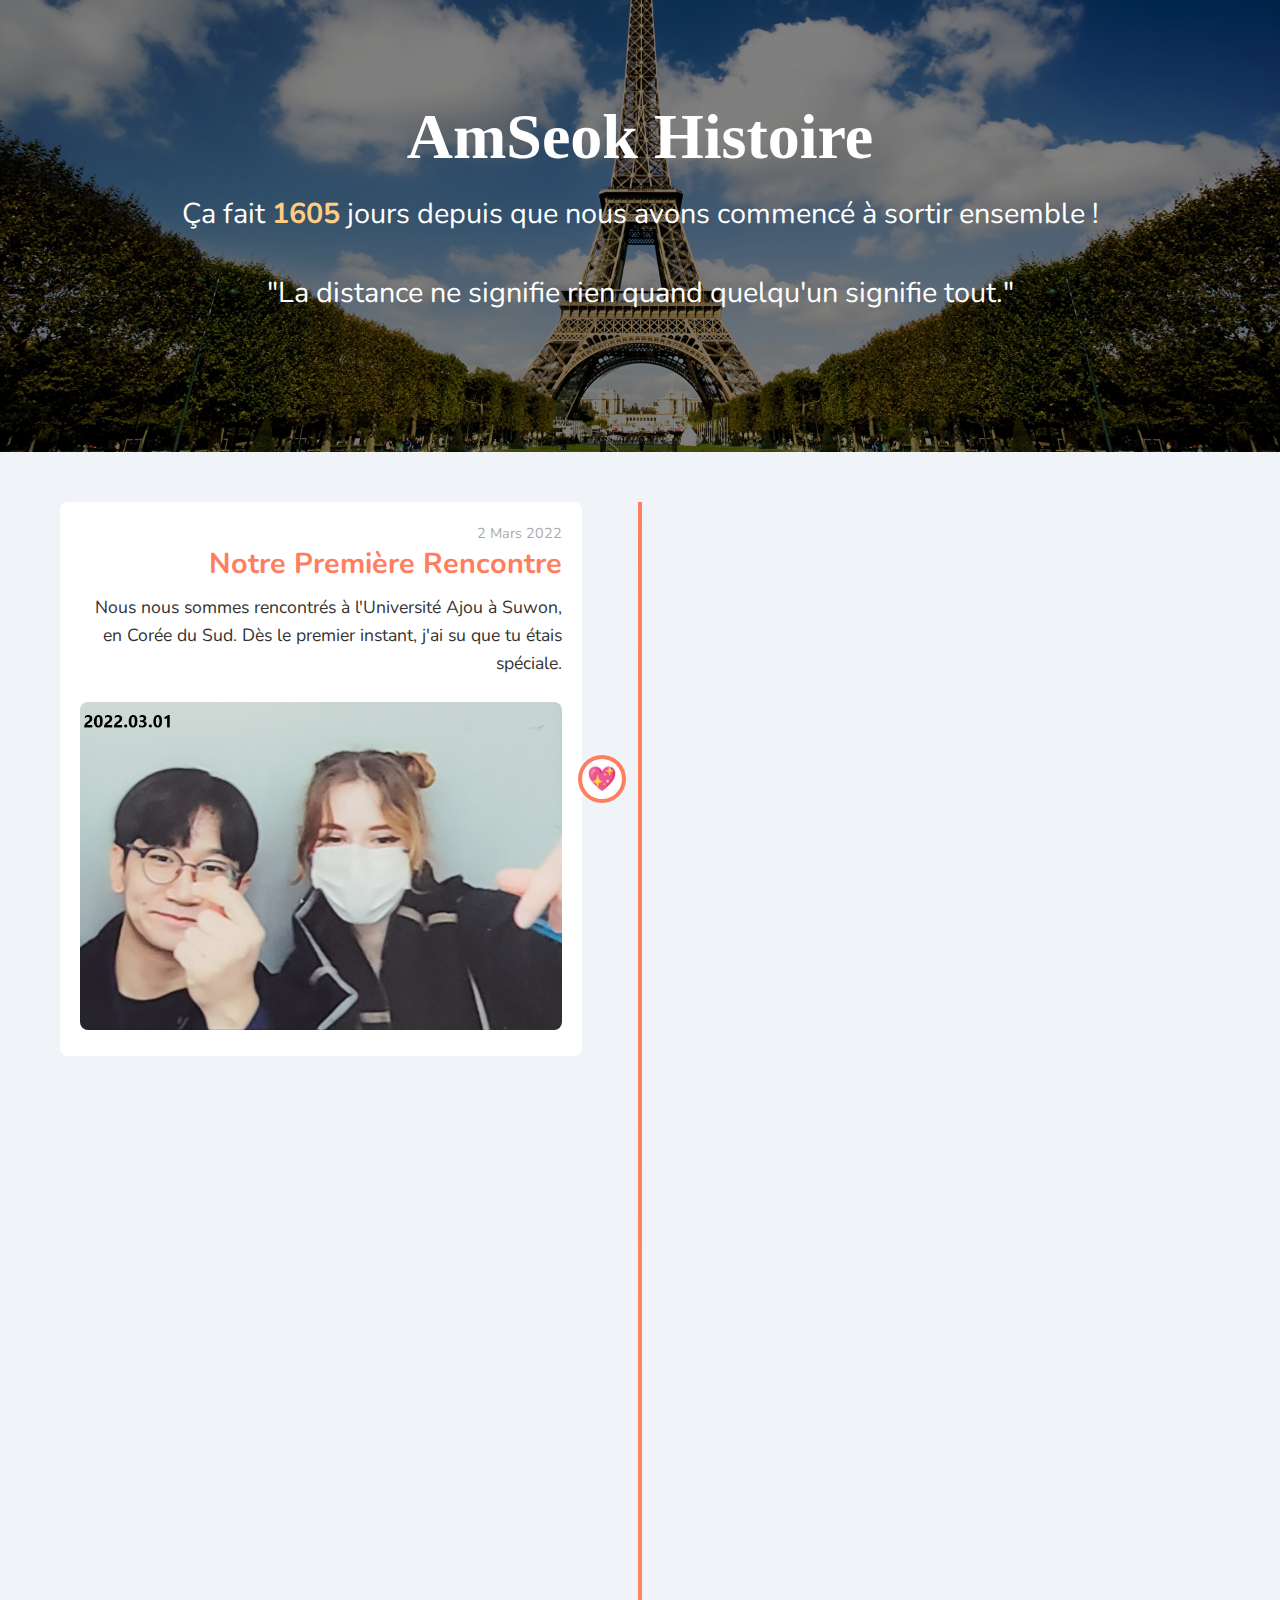
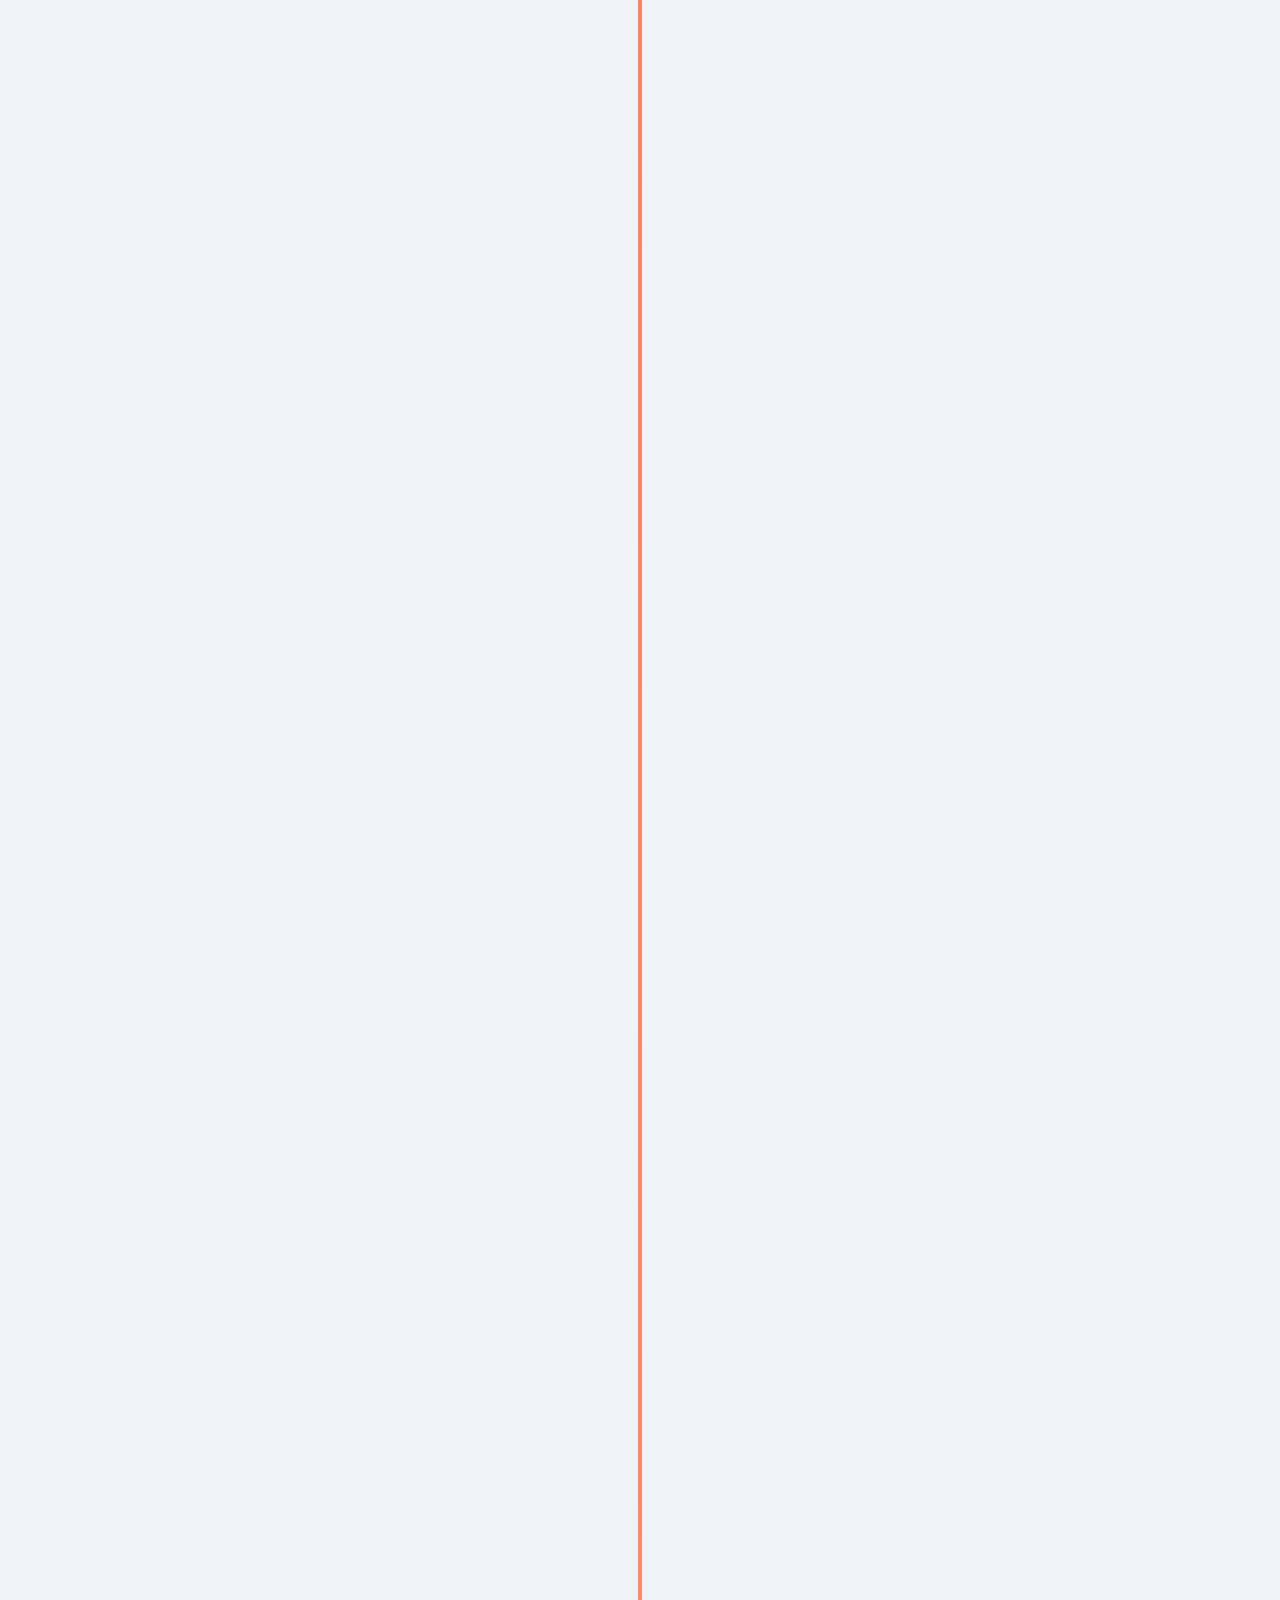
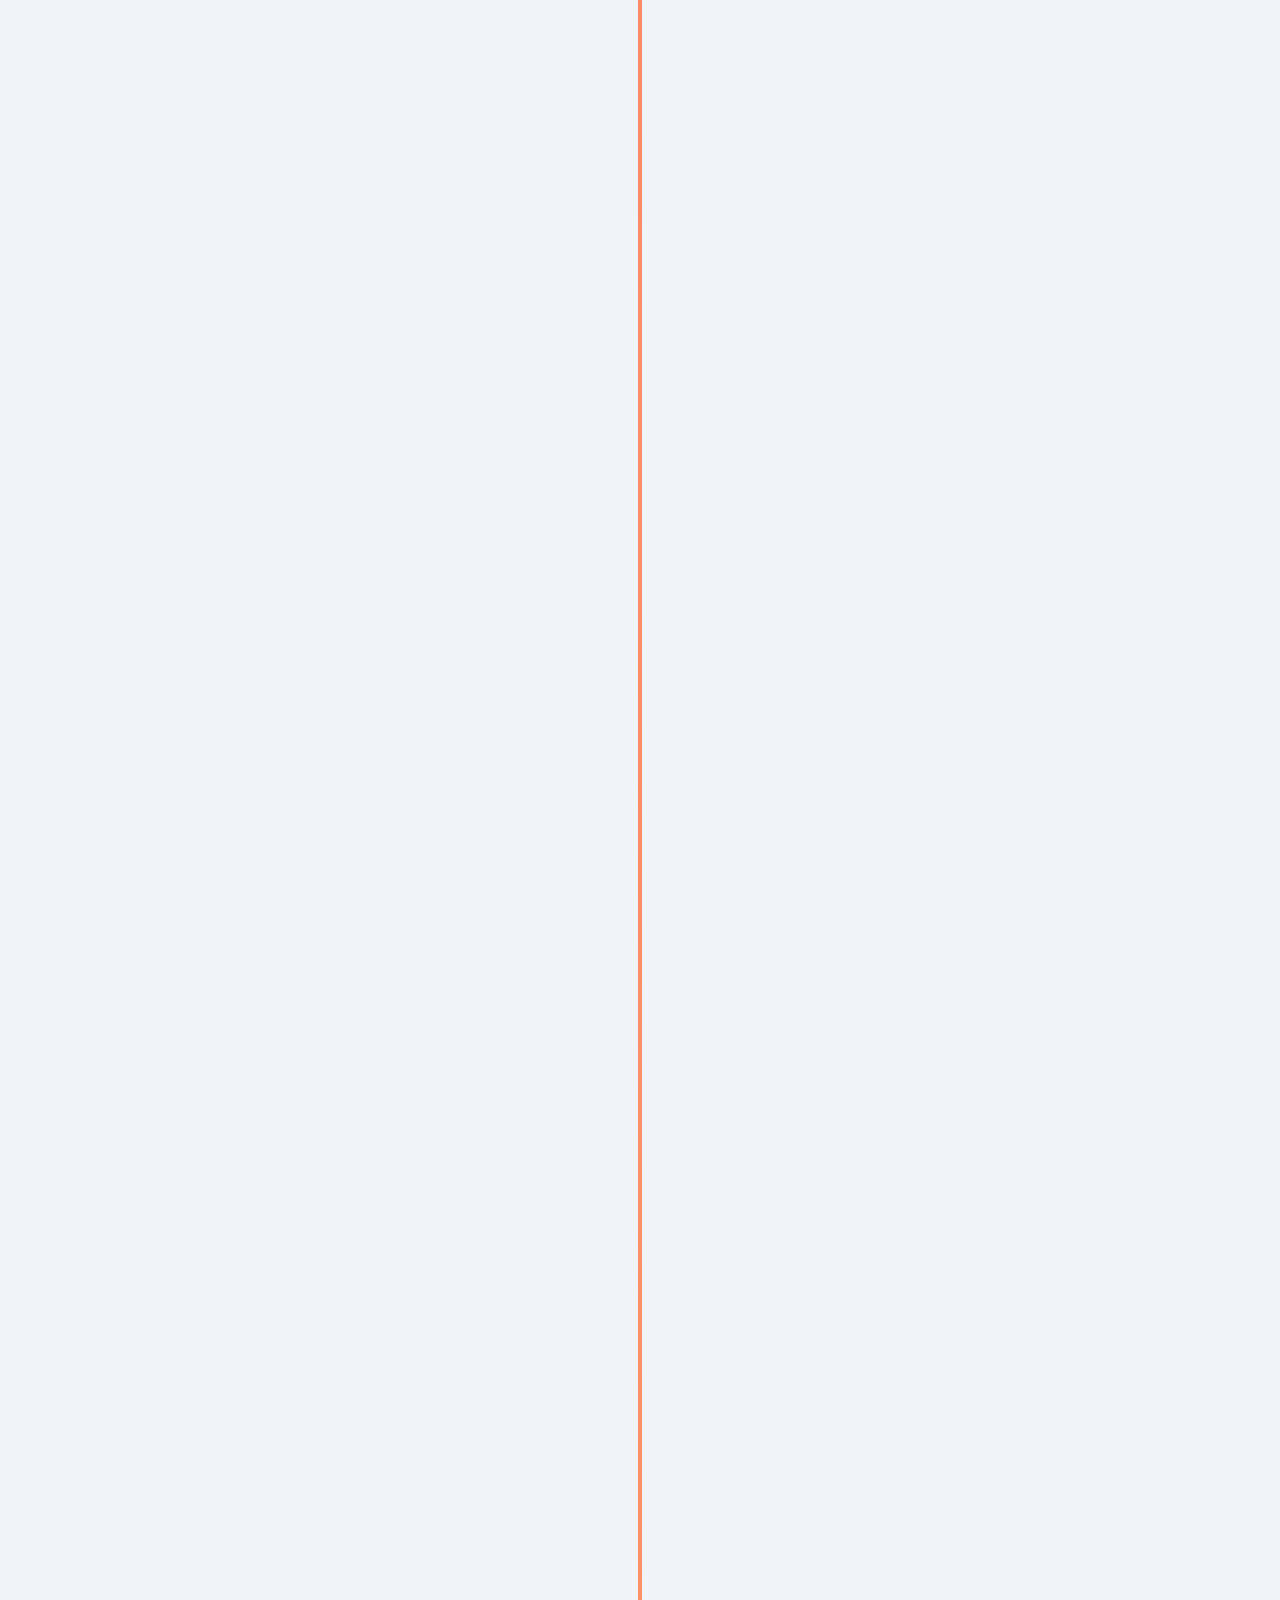
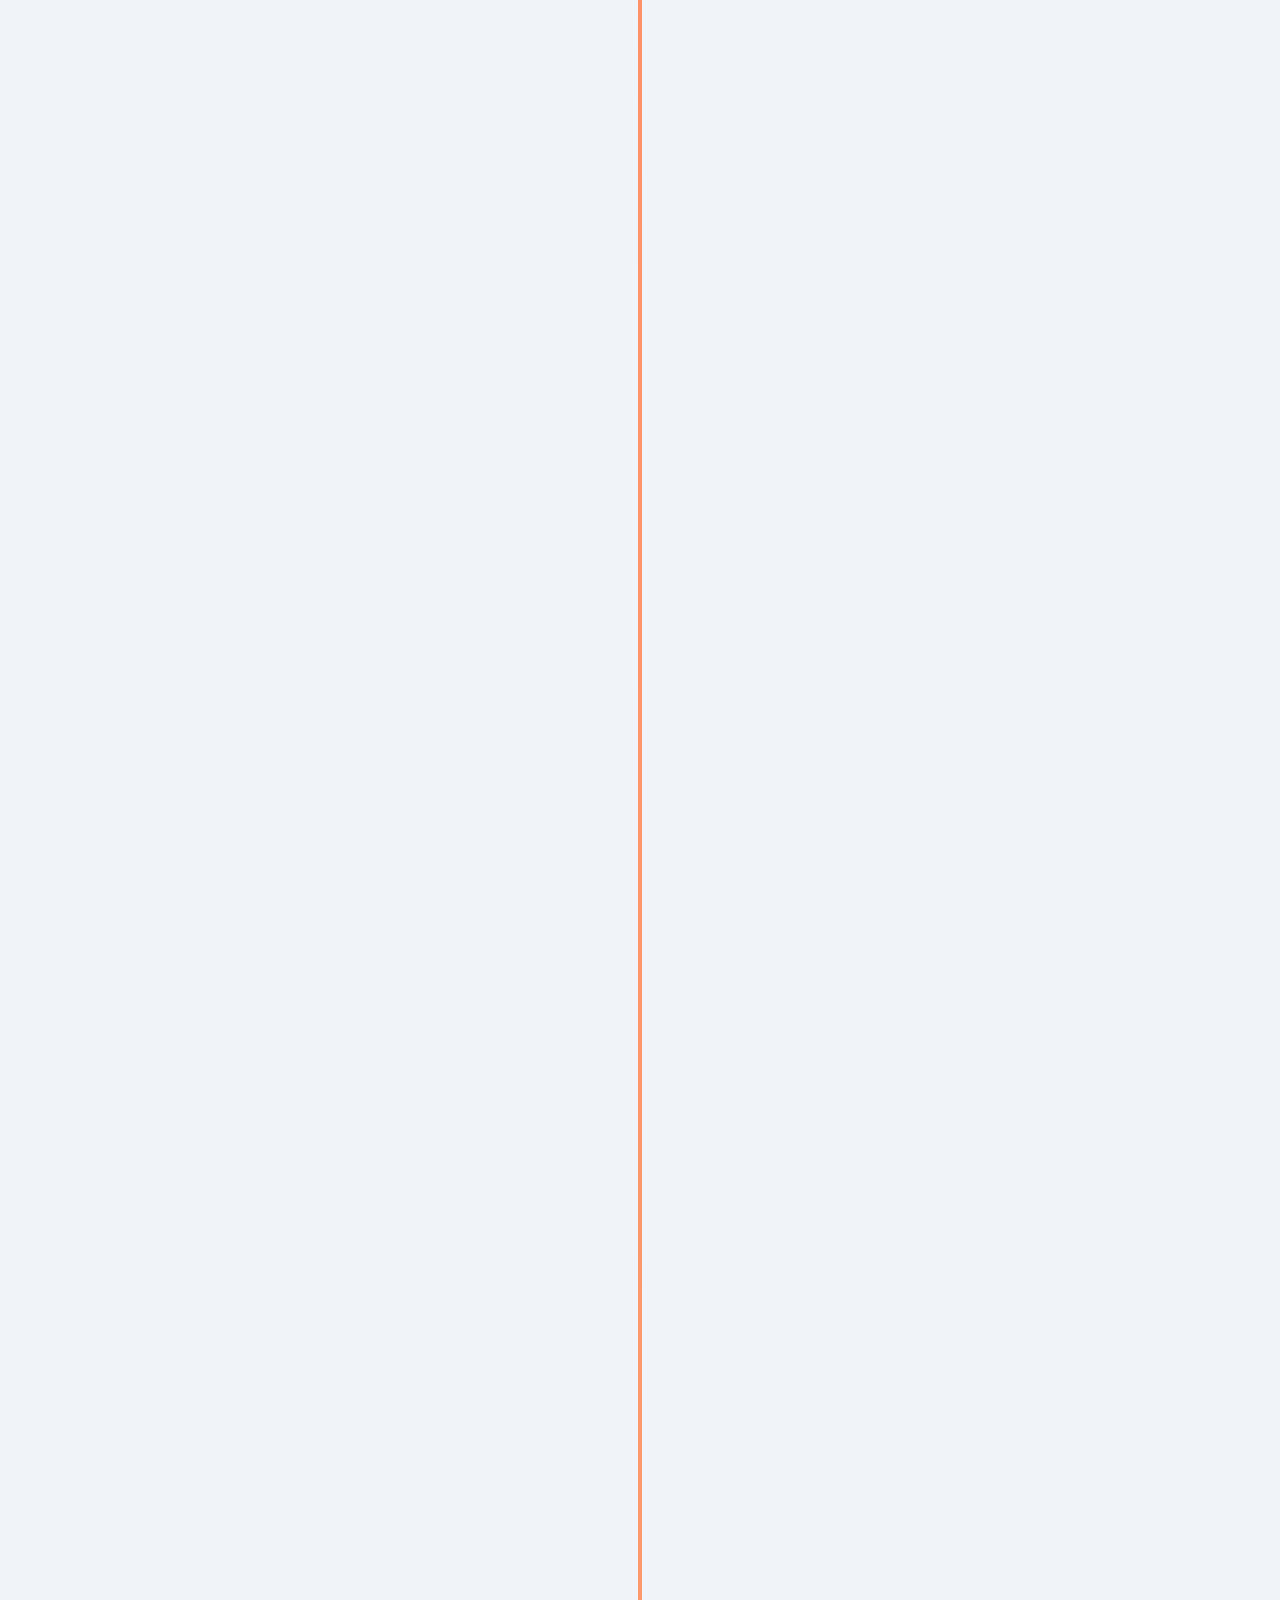
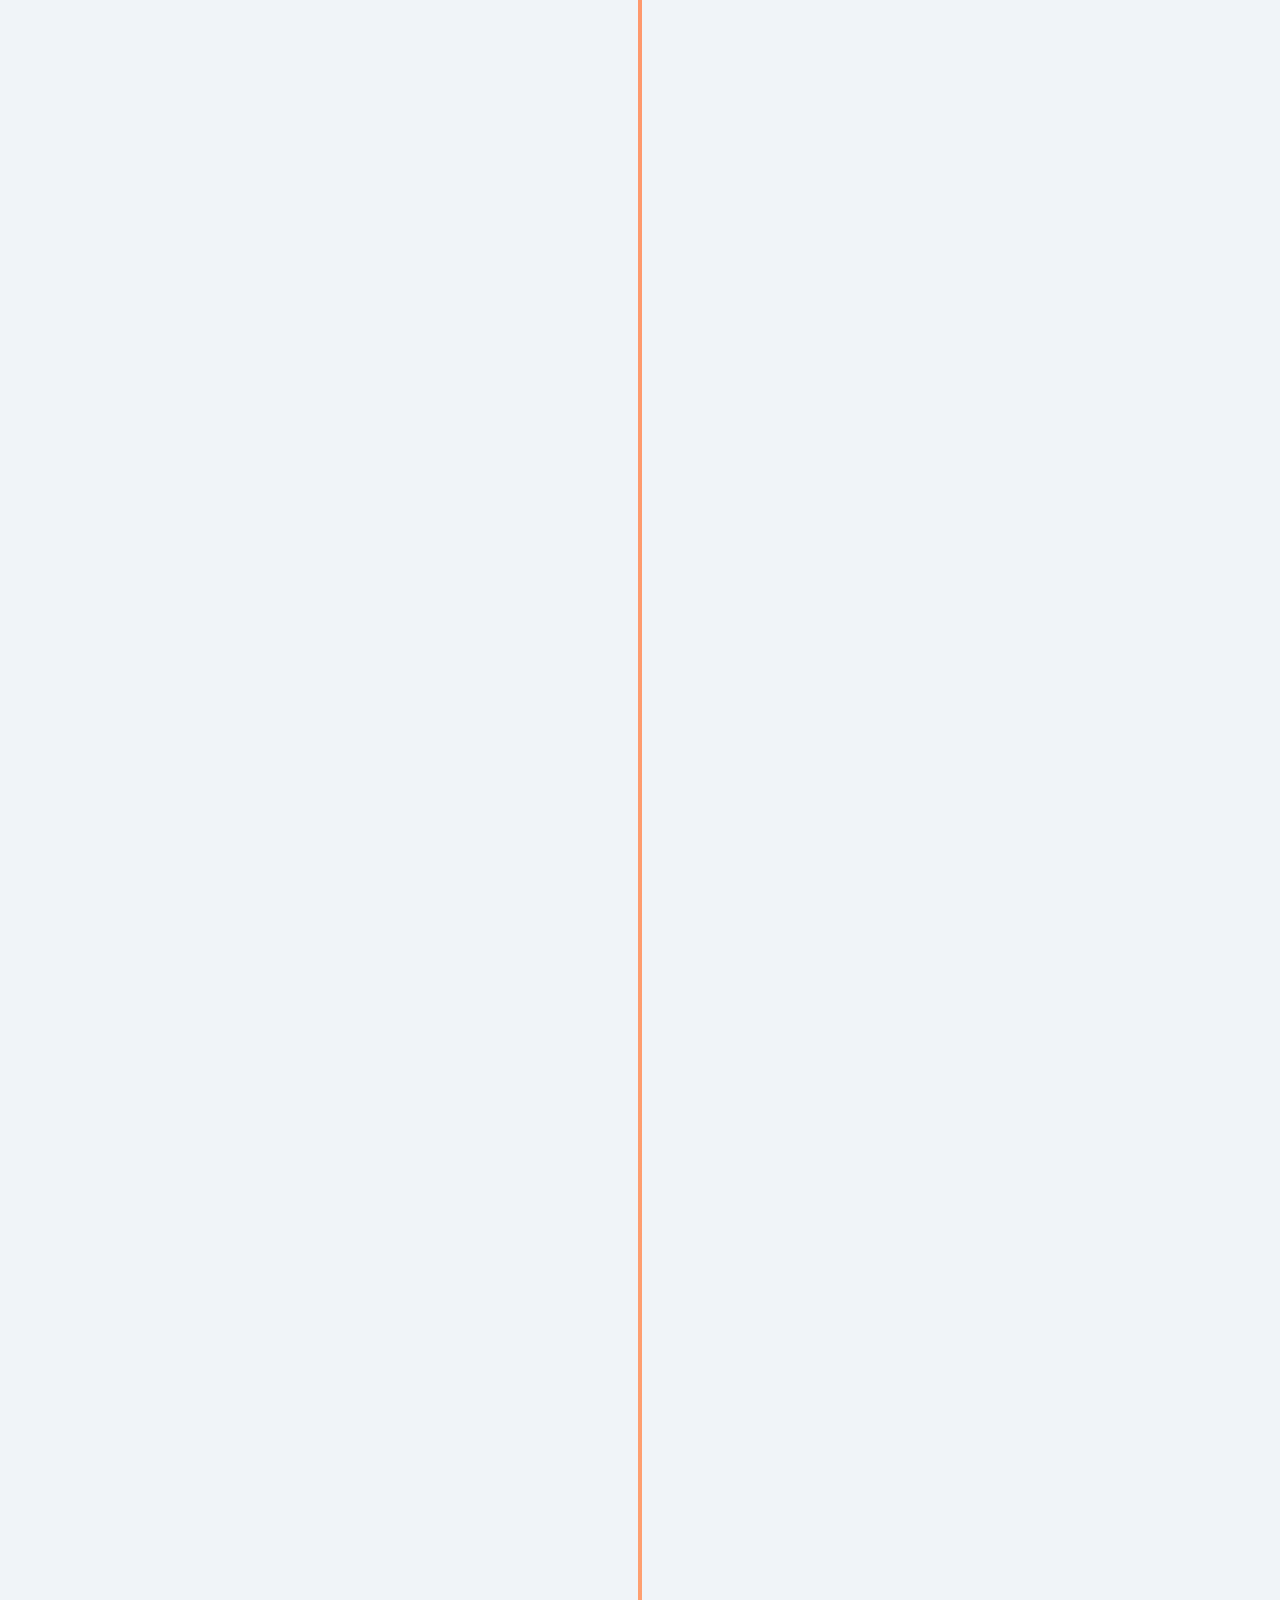
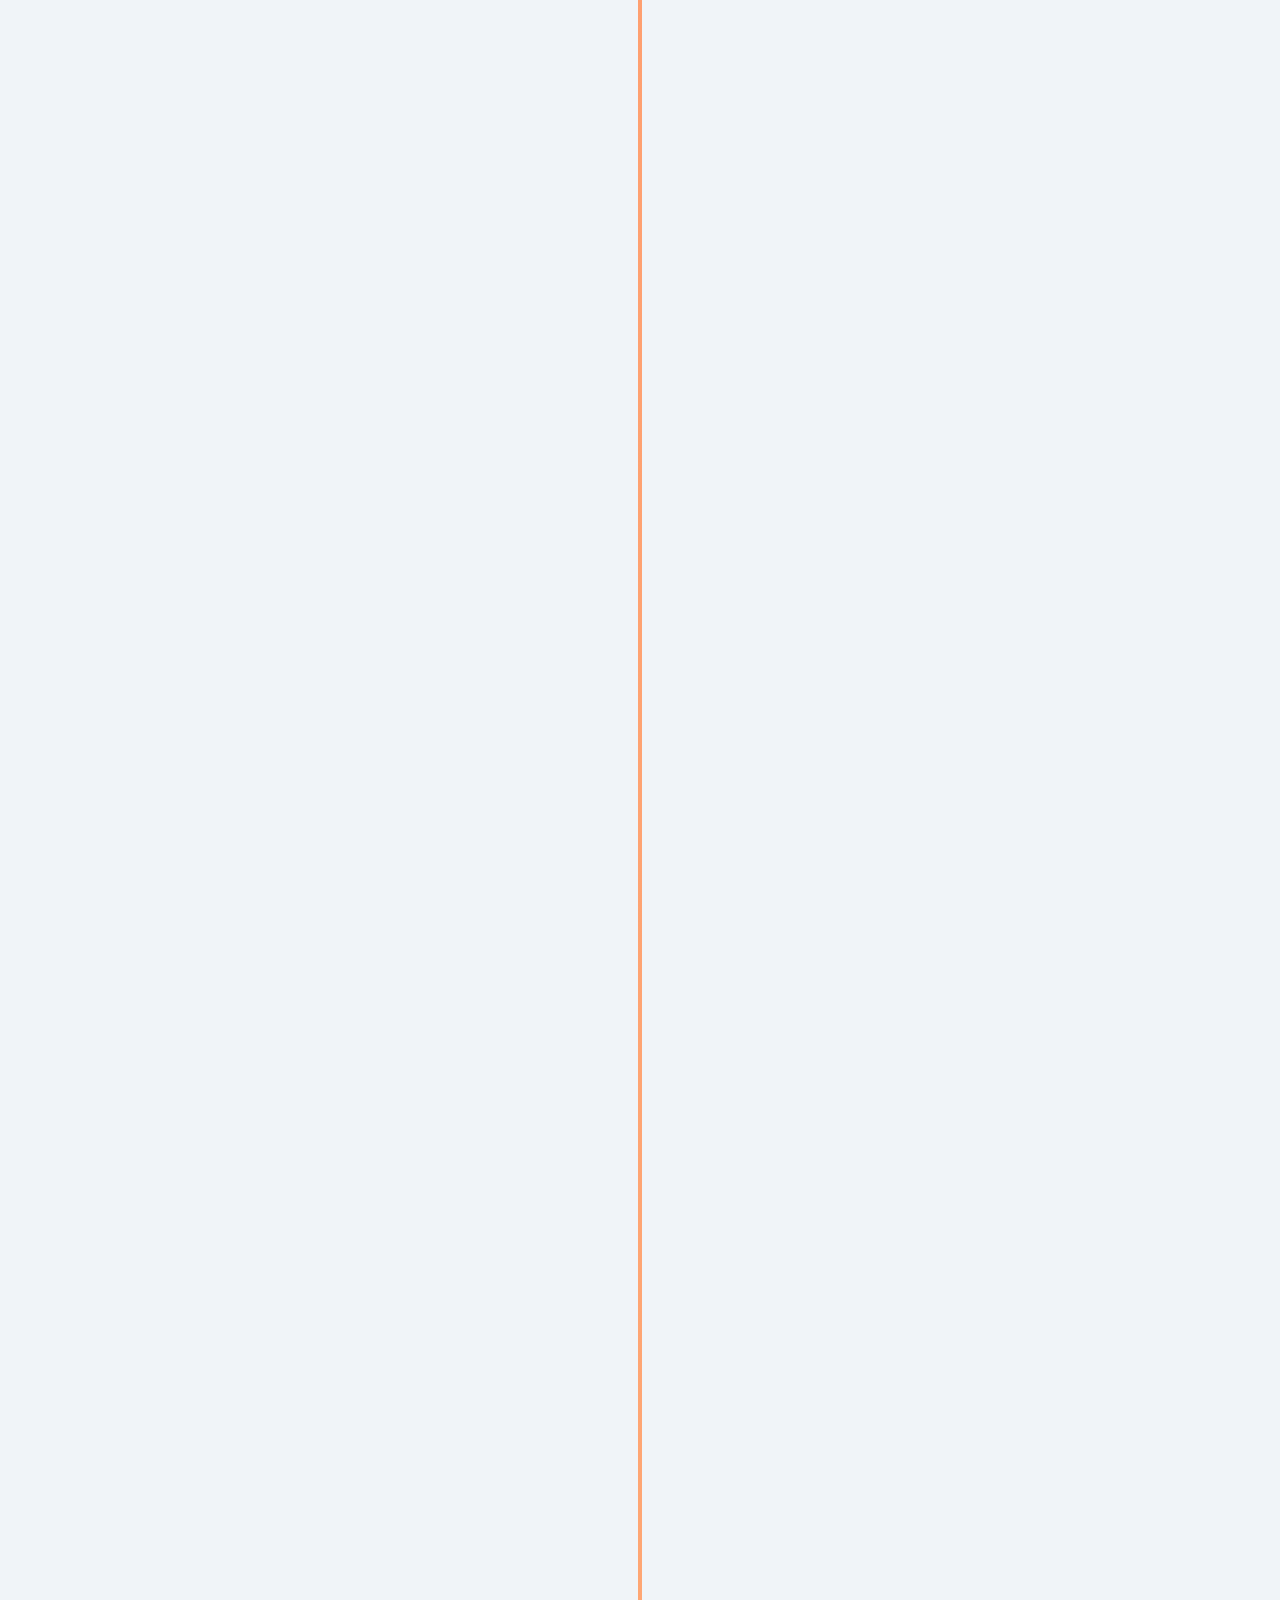
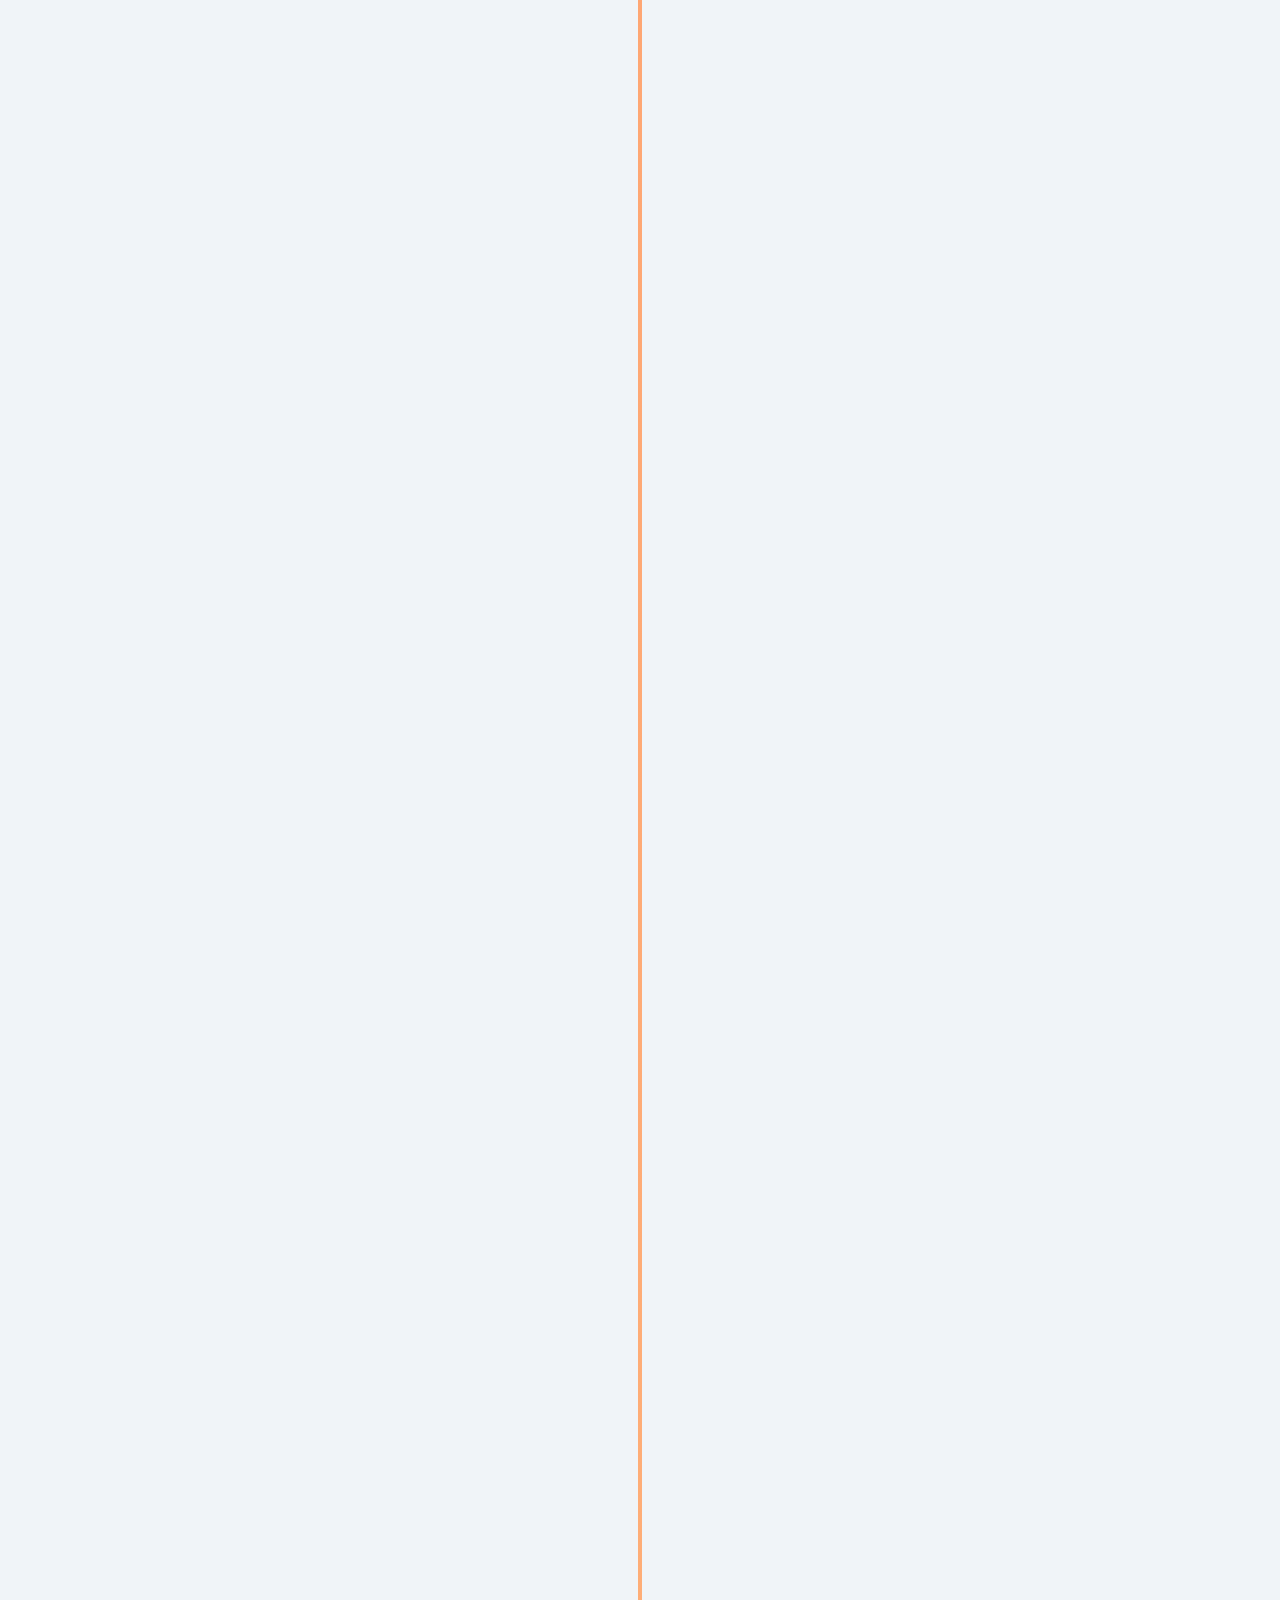
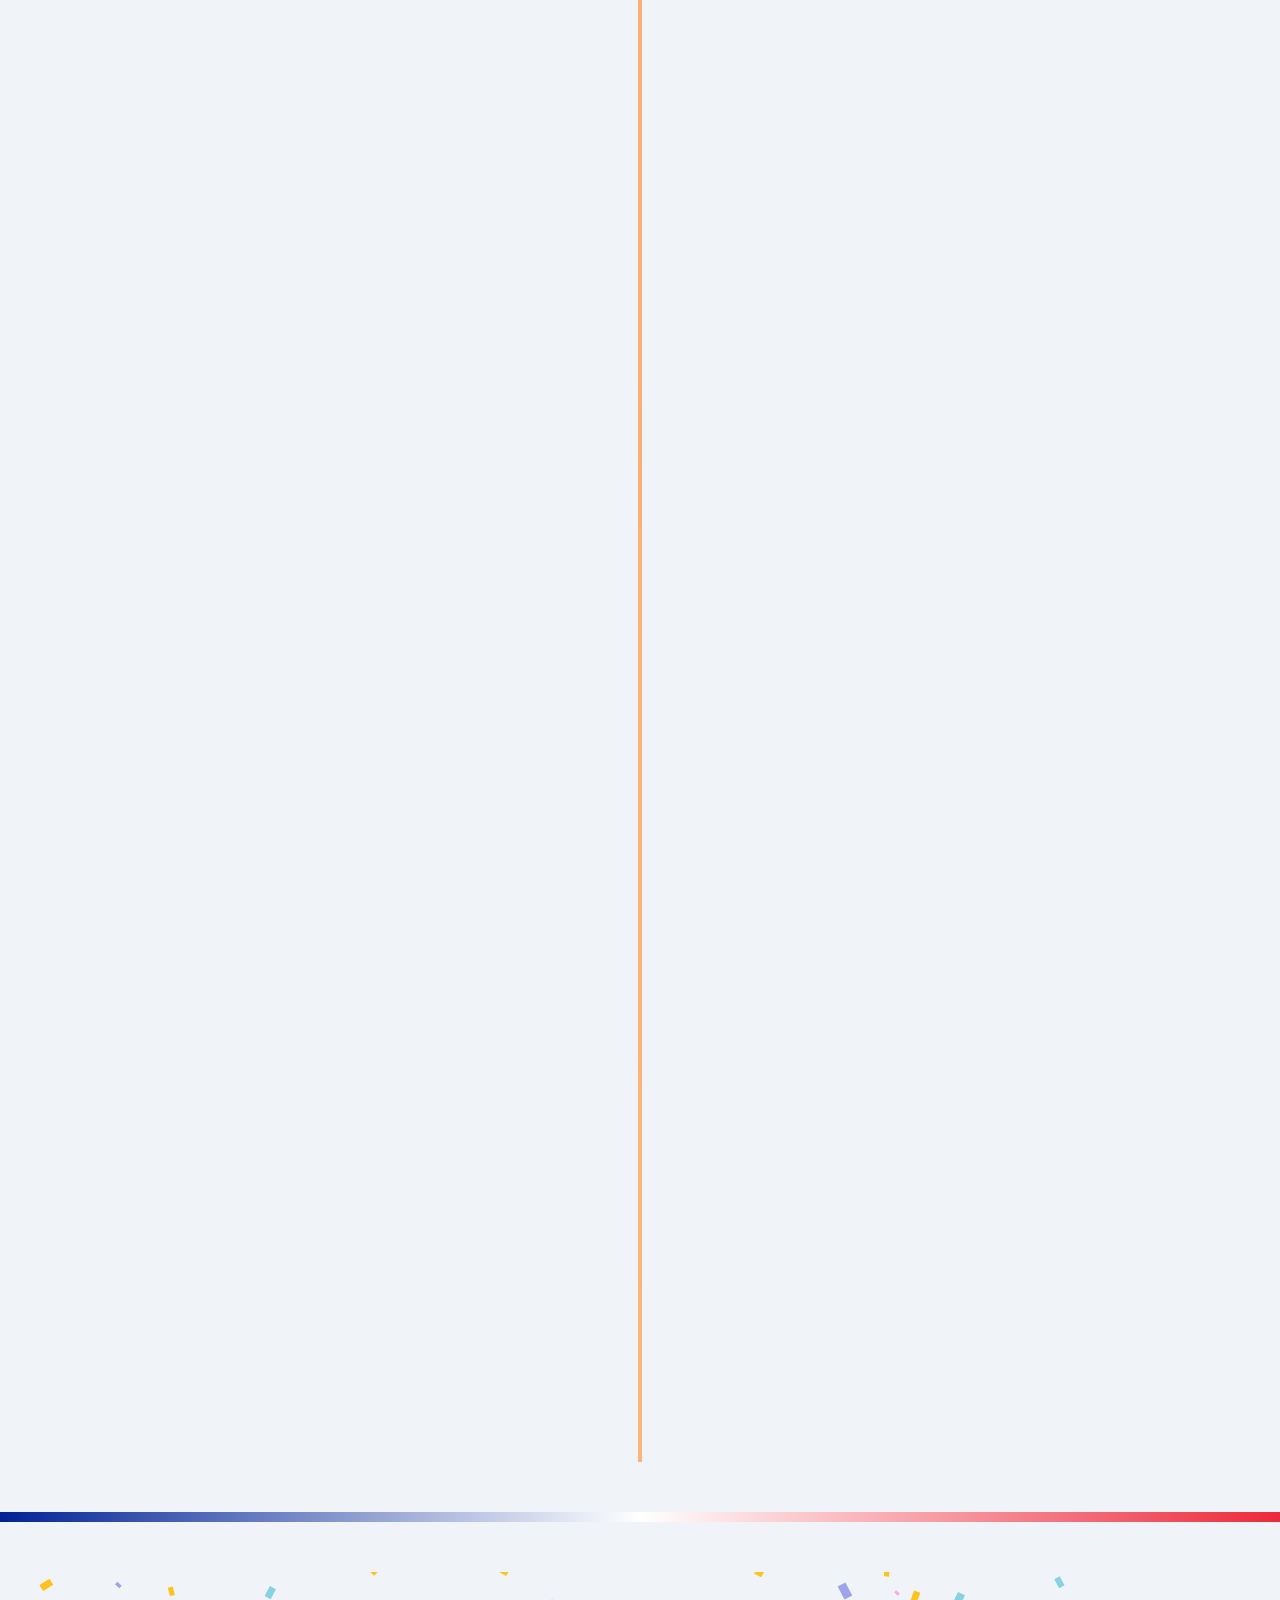
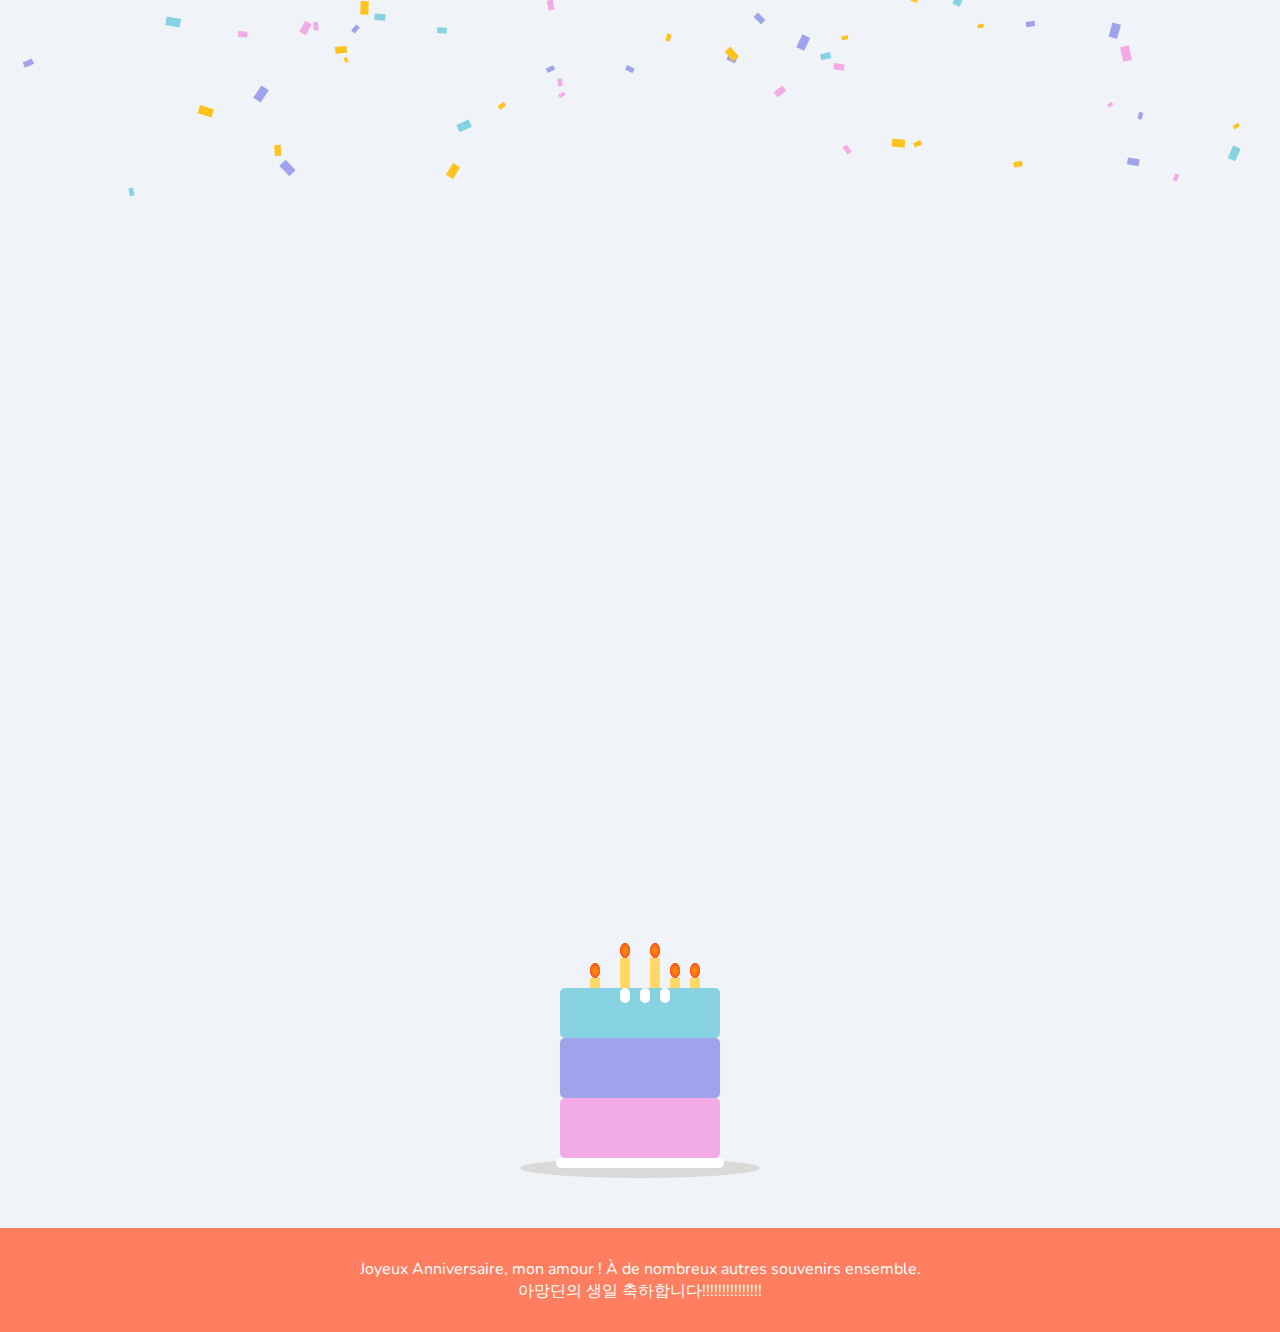
==== ading.html @ 277dda1b "10-27" ====
<!DOCTYPE html>
<html lang="en">
  <head>
    <meta charset="UTF-8" />
    <title>Our Journey</title>
    <!-- Google Fonts -->
    <link rel="preconnect" href="https://fonts.googleapis.com" />
    <link rel="preconnect" href="https://fonts.gstatic.com" crossorigin />
    <!-- https://chatgpt.com/c/671753ec-988c-800e-a660-c7a0ebf01e3e -->
    <link
      href="https://fonts.googleapis.com/css2?family=Nunito:wght@300;400;600&display=swap"
      rel="stylesheet"
    />
    <style>
      /* CSS will go here */
    </style>

    <link rel="stylesheet" href="mystyle.css" />
    <link rel="stylesheet" href="cake.css" />
  </head>
  <body>
    <!-- Header Section -->
    <header>
        <h1>AmSeok Histoire</h1> <!-- 'Our Story' in French -->
        <p>Ça fait <span id="days-count"></span> jours depuis que nous avons commencé à sortir ensemble !</p>
        <!-- Optional: Add a meaningful quote -->
        <p>"La distance ne signifie rien quand quelqu'un signifie tout."</p>
        <!-- Distance means so little when someone means so much. -->
    </header>

    <!-- Timeline Section -->
    <div class="timeline">
        <!-- Event 1 -->
        <div class="timeline-item">
            <div class="timeline-item-content animated">
                <div class="icon">💖</div>
                <span class="date">2 Mars 2022</span>
                <h2>Notre Première Rencontre</h2>
                <p>Nous nous sommes rencontrés à l'Université Ajou à Suwon, en Corée du Sud. Dès le premier instant, j'ai su que tu étais spéciale.</p>
                <img src="images/2022-03-01.png" alt="Notre première rencontre">
            </div>
        </div>
        <!-- Event 2 -->
        <div class="timeline-item">
            <div class="timeline-item-content animated">
                <div class="icon">🌸</div>
                <span class="date">Juillet 2022</span>
                <h2>Un Au Revoir Difficile</h2>
                <p>Alors que ton semestre d'échange touchait à sa fin, nous avons chéri chaque moment ensemble. Dire au revoir était difficile, mais notre connexion est restée forte.</p>
                <img src="images/2022-07-30.png" alt="Moment d'au revoir">
            </div>
        </div>
        <!-- Event 3 -->
        <div class="timeline-item">
            <div class="timeline-item-content animated">
                <div class="icon">🏠</div>
                <span class="date">Septembre 2022 - Juin 2023</span>
                <h2>Réunis Encore</h2>
                <p>Tu es revenue avec un visa vacances-travail, et nous avons créé d'innombrables souvenirs. Chaque jour était une nouvelle aventure.</p>
                <img src="images/2022-09-21.png" alt="Moments de vacances-travail">
                <img src="images/2022-10-29.png" alt="Moments de vacances-travail">
            </div>
        </div>
        <!-- Event 4 -->
        <div class="timeline-item">
            <div class="timeline-item-content animated">
                <div class="icon">👪</div>
                <span class="date">Famille</span>
                <h2>Liens Familiaux</h2>
                <p>Voir à quel point tu t'es liée avec ma famille a rempli mon cœur de joie. Ma mère et toi êtes devenues inséparables.</p>
                <img src="images/2023-05-06.png" alt="Nonsan">
                <img src="images/fam/2022-10-23.png" alt="">
                <img src="images/fam/1.jpg" alt="">
                <img src="images/fam/2.jpg" alt="">
                <img src="images/fam/3.jpg" alt="">
                <img src="images/fam/4.jpg" alt="">
                <img src="images/fam/5.jpg" alt="">
                <img src="images/fam/6.jpg" alt="">
                <img src="images/fam/7.jpg" alt="">
                <img src="images/fam/8.jpg" alt="">
                <img src="images/fam/9.jpg" alt="">
                <img src="images/fam/10.jpg" alt="">
                <img src="images/fam/11.jpg" alt="">
            </div>
        </div>
        <!-- Event 5 -->
        <div class="timeline-item">
            <div class="timeline-item-content animated">
                <div class="icon">✈️</div>
                <span class="date">Nos Voyages</span>
                <h2>Explorations Ensemble</h2>
                <p>Nous avons exploré de nouveaux endroits ensemble, créant des souvenirs qui dureront toute une vie.</p>
                <ul class="places-visited">
                    <li>Île de Jeju, Busan, Sokcho</li>
                    <li>Séoul, Suwon, Incheon</li>
                    <li>Gyeongju, Sokcho</li>
                    <li>Gangreung, Nonsan, Gapyeong</li>
                    <li>Pyengchang, Hwaseong, Paju</li>
                    <li>France, London, Brussel</li> <!-- 제부도 -->
                    <li>And many more...</li>
                    <!-- Ajoutez d'autres lieux si nécessaire -->
                </ul>
                <img src="images/trip/busan.jpg" alt="">
                <img src="images/trip/gwangmyeong.jpg" alt="">
                <img src="images/trip/london.jpg" alt="">
                <img src="images/trip/france2.jpg" alt="">
                <img src="images/trip/france.jpg" alt="">
                <img src="images/trip/seoul.jpg" alt="">
                <img src="images/trip/hwaseong.jpg" alt="">
                <img src="images/trip/pyeongchang.jpg" alt="">
            </div>
        </div>
        <!-- Event 6 -->
        <div class="timeline-item">
            <div class="timeline-item-content animated">
                <div class="icon">❤️</div>
                <span class="date">Aujourd'hui</span>
                <h2>Notre Présent</h2>
                <p>Même si nous sommes séparés, notre amour continue de grandir. J'ai hâte de partager chaque moment avec toi, que ce soit de près ou de loin.</p>
                <p>Souris toujours aussi joliment que la banane 💕</p>
                <img src="images/banana.jpg" alt="Moments actuels">
            </div>
        </div>
    </div>

    <!-- Divider -->
    <div class="divider"></div>

    <!-- Confetti Animation -->
    <canvas id="confetti-canvas">
    </canvas>
    
    <!-- Cake Animation Section -->
    <div class="cake-container">
        <div class="cake">
            <div class="plate"></div>
            <div class="layer layer-bottom"></div>
            <div class="layer layer-middle"></div>
            <div class="layer layer-top"></div>
            <div class="icing"></div>
            <div class="drip drip1"></div>
            <div class="drip drip2"></div>
            <div class="drip drip3"></div>
            <div class="candle">
                <div class="flame"></div>
            </div>
            <div class="candle2">
                <div class="flame"></div>
            </div>

            <div class="candle-small1">
                <div class="flame"></div>
            </div>
            <div class="candle-small2">
                <div class="flame"></div>
            </div>
            <div class="candle-small3">
                <div class="flame"></div>
            </div>
        </div>
    </div>

    
    <!-- Footer Section -->
    <footer>
        <p>Joyeux Anniversaire, mon amour ! À de nombreux autres souvenirs ensemble.</p>
        <p>아망딘의 생일 축하합니다!!!!!!!!!!!!!!!</p>
    </footer>

    <!-- JavaScript for Dynamic Date Counter and Scroll Animation -->
    <script>
        (function() {
            // Dynamic Date Counter
            const startDate = new Date('2022-03-02');
            const today = new Date();
            const differenceInTime = today.getTime() - startDate.getTime();
            const daysSince = Math.floor(differenceInTime / (1000 * 3600 * 24));
            document.getElementById('days-count').textContent = daysSince;

            // Scroll Animation
            const items = document.querySelectorAll('.timeline-item-content');

            const isInViewport = el => {
                const rect = el.getBoundingClientRect();
                return (
                    rect.top <= (window.innerHeight || document.documentElement.clientHeight)
                );
            };

            const run = () =>
                items.forEach(item => {
                    if (isInViewport(item)) {
                        item.classList.add('show');
                    }
                });

            // Events
            window.addEventListener('load', run);
            window.addEventListener('resize', run);
            window.addEventListener('scroll', run);
        })();
    </script>

    <script>
        // Confetti Animation Script
        (function() {
            var canvas = document.getElementById('confetti-canvas');
            var ctx = canvas.getContext('2d');
            canvas.width = window.innerWidth;
            canvas.height = window.innerHeight;

            var confettiElements = [];
            var confettiCount = 300;
            var colors = ['#f2abe7', '#9fa3ec', '#86d2e1', '#fec31e'];

            function Confetti() {
                this.x = Math.random() * canvas.width;
                this.y = Math.random() * canvas.height - canvas.height;
                this.w = Math.random() * 10 + 5;
                this.h = this.w * 0.6;
                this.color = colors[Math.floor(Math.random() * colors.length)];
                this.speed = Math.random() * 3 + 2;
                this.angle = Math.random() * 360;
                this.spin = Math.random() * 10 - 5;
            }

            Confetti.prototype.update = function() {
                this.y += this.speed;
                this.angle += this.spin;
                if (this.y > canvas.height) {
                    this.y = -this.h;
                    this.x = Math.random() * canvas.width;
                }
            }

            Confetti.prototype.draw = function() {
                ctx.save();
                ctx.translate(this.x + this.w / 2, this.y + this.h / 2);
                ctx.rotate(this.angle * Math.PI / 180);
                ctx.fillStyle = this.color;
                ctx.fillRect(-this.w / 2, -this.h / 2, this.w, this.h);
                ctx.restore();
            }

            function createConfetti() {
                for (var i = 0; i < confettiCount; i++) {
                    confettiElements.push(new Confetti());
                }
            }

            function animateConfetti() {
                ctx.clearRect(0, 0, canvas.width, canvas.height);
                confettiElements.forEach(function(confetti) {
                    confetti.update();
                    confetti.draw();
                });
                requestAnimationFrame(animateConfetti);
            }

            createConfetti();
            animateConfetti();

            // Resize canvas on window resize
            window.addEventListener('resize', function() {
                canvas.width = window.innerWidth;
                canvas.height = window.innerHeight;
            });

        })();
    </script>
  </body>
</html>
---- mystyle.css ----
/* Reset CSS */
* {
  box-sizing: border-box;
  margin: 0;
  padding: 0;
}

body {
  font-family: "Nunito", sans-serif;
  background-color: #f0f4f8;
  overflow-x: hidden;
  color: #333;
}

/* Header Styles */
header {
  background-image: url("images/eiffel-tower.jpg"); /* Add an image of the Eiffel Tower */
  background-size: cover;
  background-position: center;
  color: white;
  text-align: center;
  padding: 100px 20px;
  position: relative;
}

header::before {
  content: "";
  position: absolute;
  top: 0;
  left: 0;
  width: 100%;
  height: 100%;
  background: rgba(0, 0, 0, 0.5);
}

header h1 {
  font-size: 4em;
  margin-bottom: 20px;
  font-family: "Great Vibes", cursive;
  position: relative;
  z-index: 1;
}

header p {
  font-size: 1.8em;
  margin-bottom: 40px;
  position: relative;
  z-index: 1;
}

/* Dynamic Date Counter */
#days-count {
  font-weight: bold;
  color: #ffcc80;
}

/* Timeline Styles */
.timeline {
  position: relative;
  max-width: 1200px;
  margin: 50px auto;
  padding: 0 20px;
}

.timeline::before {
  content: "";
  position: absolute;
  left: 50%;
  width: 4px;
  height: 100%;
  background: linear-gradient(to bottom, #ff7e5f, #feb47b);
  transform: translateX(-50%);
}

.timeline-item {
  position: relative;
  margin: 50px 0;
}

.timeline-item:nth-child(even) {
  text-align: left;
}

.timeline-item:nth-child(odd) {
  text-align: right;
}

.timeline-item-content {
  position: relative;
  padding: 20px;
  background: white;
  border-radius: 8px;
  width: 45%;
  transform: translateY(50px);
  opacity: 0;
  transition: all 0.6s ease-out;
}

.timeline-item:nth-child(even) .timeline-item-content {
  left: 55%;
}

.timeline-item:nth-child(odd) .timeline-item-content {
  left: 0;
}

.timeline-item-content.show {
  transform: translateY(0);
  opacity: 1;
}

.timeline-item-content h2 {
  font-size: 1.8em;
  color: #ff7e5f;
  margin-bottom: 10px;
}

.timeline-item-content p {
  font-size: 1.1em;
  line-height: 1.6;
  margin-bottom: 10px;
}

.timeline-item-content .date {
  font-size: 0.9em;
  color: #aaa;
  margin-bottom: 10px;
}

.timeline-item-content img {
  width: 100%;
  border-radius: 8px;
  margin-top: 15px;
}

.timeline-item-content .icon {
  position: absolute;
  top: 50%;
  transform: translateY(-50%);
  width: 40px;
  height: 40px;
  background: #fff;
  border-radius: 50%;
  box-shadow: 0 0 0 4px #ff7e5f;
  display: flex;
  align-items: center;
  justify-content: center;
  font-size: 1.5em;
  color: #ff7e5f;
}

.timeline-item:nth-child(even) .icon {
  left: calc(-20px - 20px);
}

.timeline-item:nth-child(odd) .icon {
  right: calc(-20px - 20px);
}

/* Responsive Design */
@media screen and (max-width: 768px) {
  .timeline::before {
    left: 4%;
  }

  .timeline-item-content {
    width: 100%;
    left: 0 !important;
    margin-left: 30px;
  }

  .timeline-item:nth-child(even) .icon,
  .timeline-item:nth-child(odd) .icon {
    left: -20px;
  }

  .timeline-item {
    text-align: left;
  }
}

/* Footer Styles */
footer {
  text-align: center;
  padding: 30px 20px;
  background-color: #ff7e5f;
  color: white;
  margin-top: 50px;
}

footer p {
  font-size: 1em;
}

/* Scroll Animation */
.animated {
  visibility: hidden;
}

.animated.show {
  visibility: visible;
  animation: fadeInUp 0.6s ease-out forwards;
}

@keyframes fadeInUp {
  0% {
    opacity: 0;
    transform: translateY(50px);
  }
  100% {
    opacity: 1;
    transform: translateY(0);
  }
}

/* Optional: French Flag Divider */
.divider {
  width: 100%;
  height: 10px;
  background: linear-gradient(to right, #002395, #ffffff, #ed2939);
  margin: 50px 0;
}

/* Places Visited List */
.places-visited {
  margin-top: 15px;
  padding-left: 20px;
  color: #333;
}

.places-visited li {
  margin-bottom: 5px;
  list-style-type: disc;
}
---- cake.css ----
/* Cake Animation Styles */

.cake-container {
    position: relative;
    width: 200px;
    height: 250px;
    margin: 50px auto;
}

.cake {
    position: relative;
    width: 100%;
    height: 100%;
}

.plate {
    position: absolute;
    bottom: 0;
    width: 120%;
    height: 20px;
    background: #d9d9d9;
    border-radius: 50%;
    left: -10%;
}

.layer {
    position: absolute;
    width: 80%;
    height: 60px;
    left: 10%;
    background: #f2abe7;
    border-radius: 5px;
}

.layer-bottom {
    bottom: 20px;
}

.layer-middle {
    bottom: 80px;
    background: #9fa3ec;
}

.layer-top {
    bottom: 140px;
    height: 50px;
    background: #86d2e1;
}

.icing {
    position: absolute;
    width: 84%;
    height: 10px;
    left: 8%;
    bottom: 10px;
    background: #fff;
    border-radius: 5px;
}

.drip {
    position: absolute;
    width: 10px;
    height: 15px;
    background: #fff;
    border-radius: 5px;
    animation: drip 2s infinite;
}

.drip1 {
    bottom: 175px;
    left: 40%;
    animation-delay: 0s;
}

.drip2 {
    bottom: 175px;
    left: 50%;
    animation-delay: 0.5s;
}

.drip3 {
    bottom: 175px;
    left: 60%;
    animation-delay: 1s;
}

@keyframes drip {
    0% {
        height: 15px;
    }
    50% {
        height: 25px;
    }
    100% {
        height: 15px;
    }
}

.candle {
    position: absolute;
    width: 10px;
    height: 30px;
    background: #ffd966;
    left: 40%;
    bottom: 190px;
}

.candle2 {
    position: absolute;
    width: 10px;
    height: 30px;
    background: #ffd966;
    left: 55%;
    bottom: 190px;
}

.candle-small1 {
    position: absolute;
    width: 10px;
    height: 10px;
    background: #ffd966;
    left: 25%;
    bottom: 190px;
}
.candle-small2 {
    position: absolute;
    width: 10px;
    height: 10px;
    background: #ffd966;
    left: 75%;
    bottom: 190px;
}
.candle-small3 {
    position: absolute;
    width: 10px;
    height: 10px;
    background: #ffd966;
    left: 65%;
    bottom: 190px;
}

.flame {
    position: absolute;
    width: 10px;
    height: 15px;
    background: radial-gradient(ellipse at center, #ff9800 0%, #ff5722 70%, transparent 70%);
    top: -15px;
    left: 0;
    animation: flicker 0.5s infinite;
}

@keyframes flicker {
    0% {
        transform: scale(1);
        opacity: 1;
    }
    50% {
        transform: scale(1.2);
        opacity: 0.8;
    }
    100% {
        transform: scale(1);
        opacity: 1;
    }
}
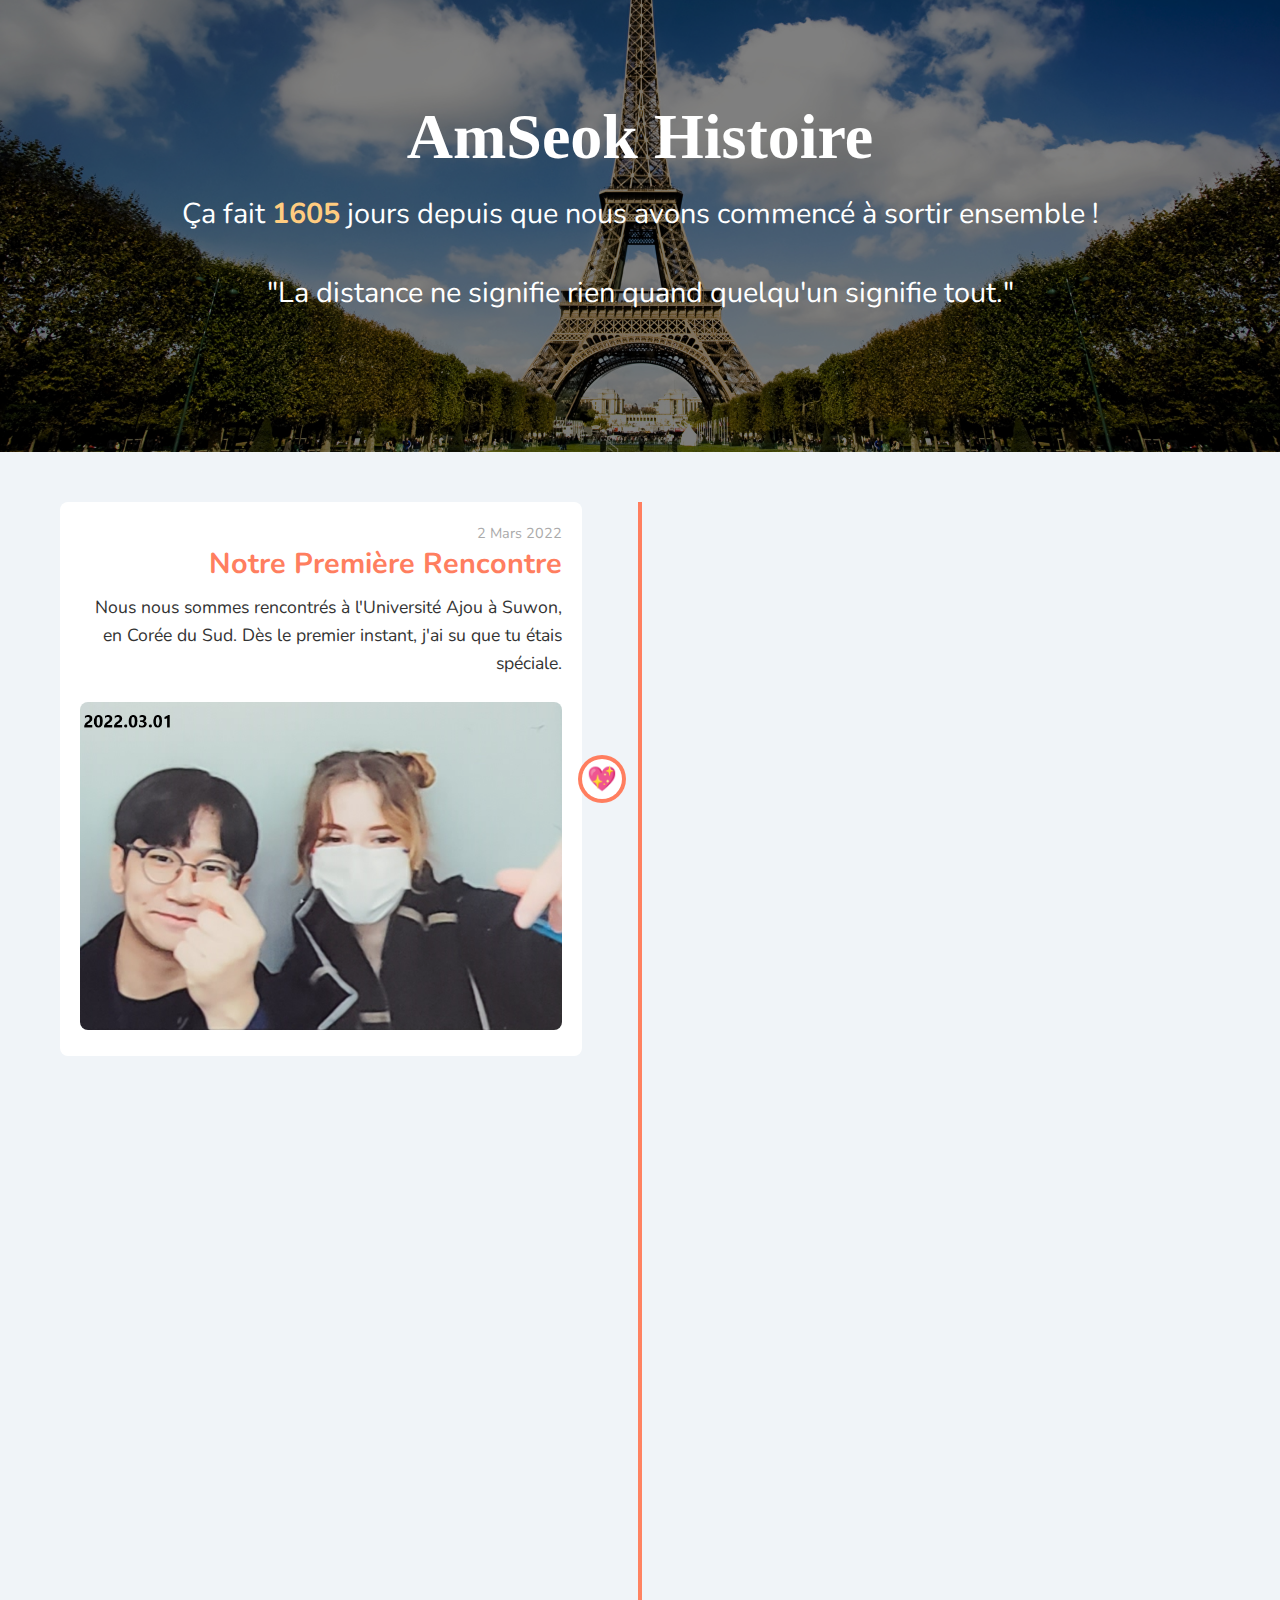
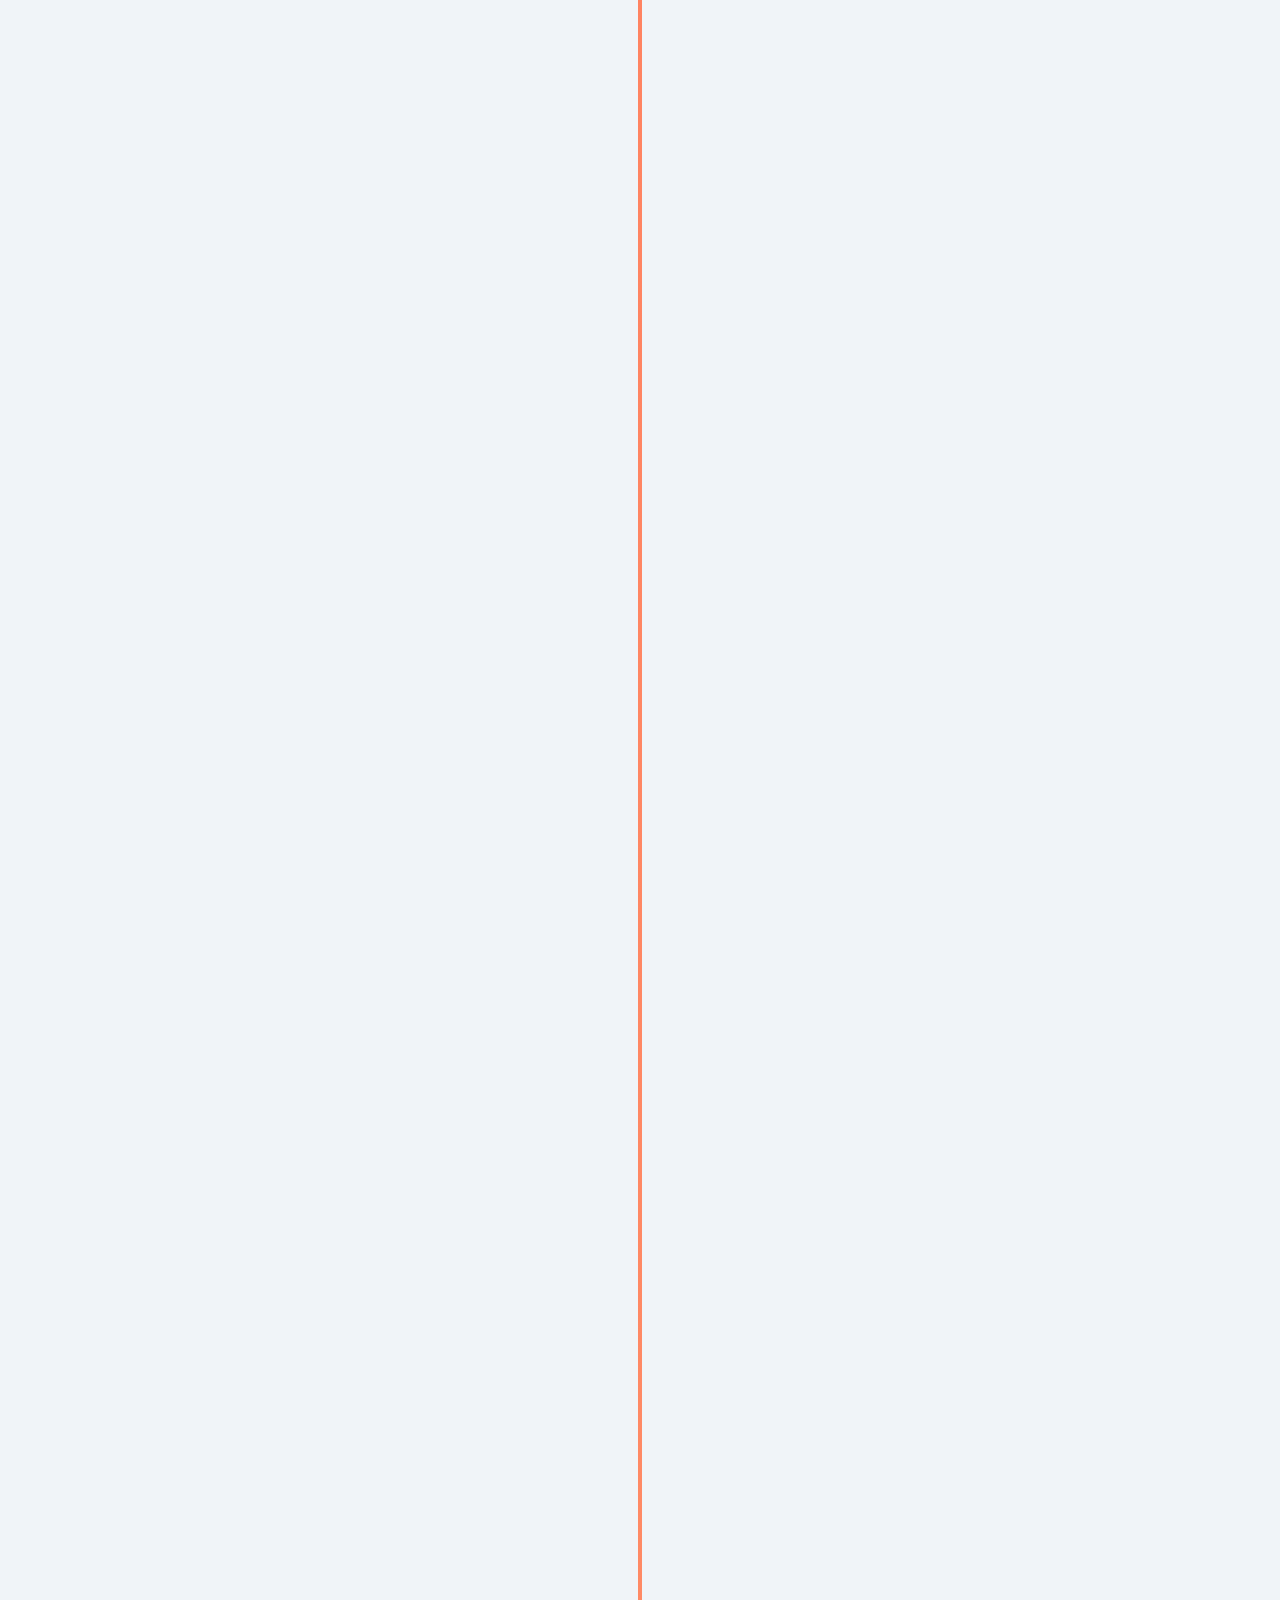
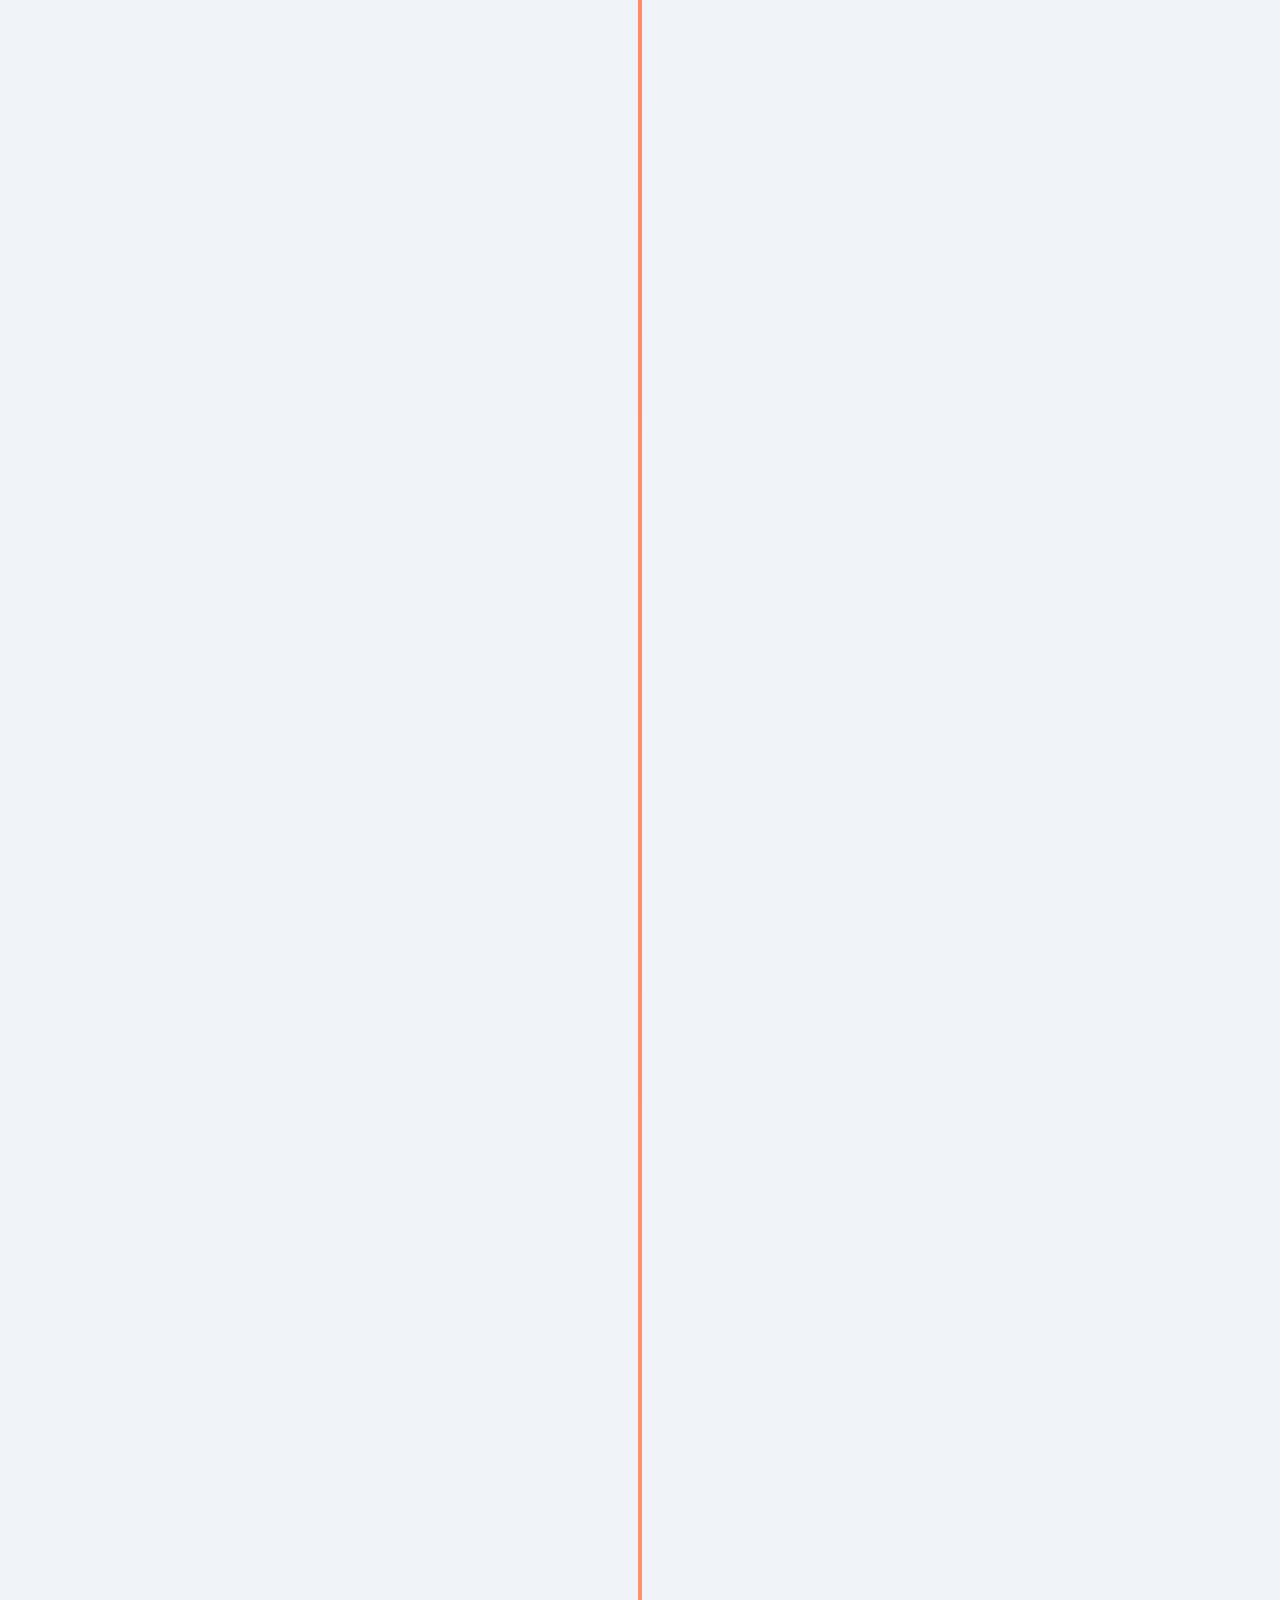
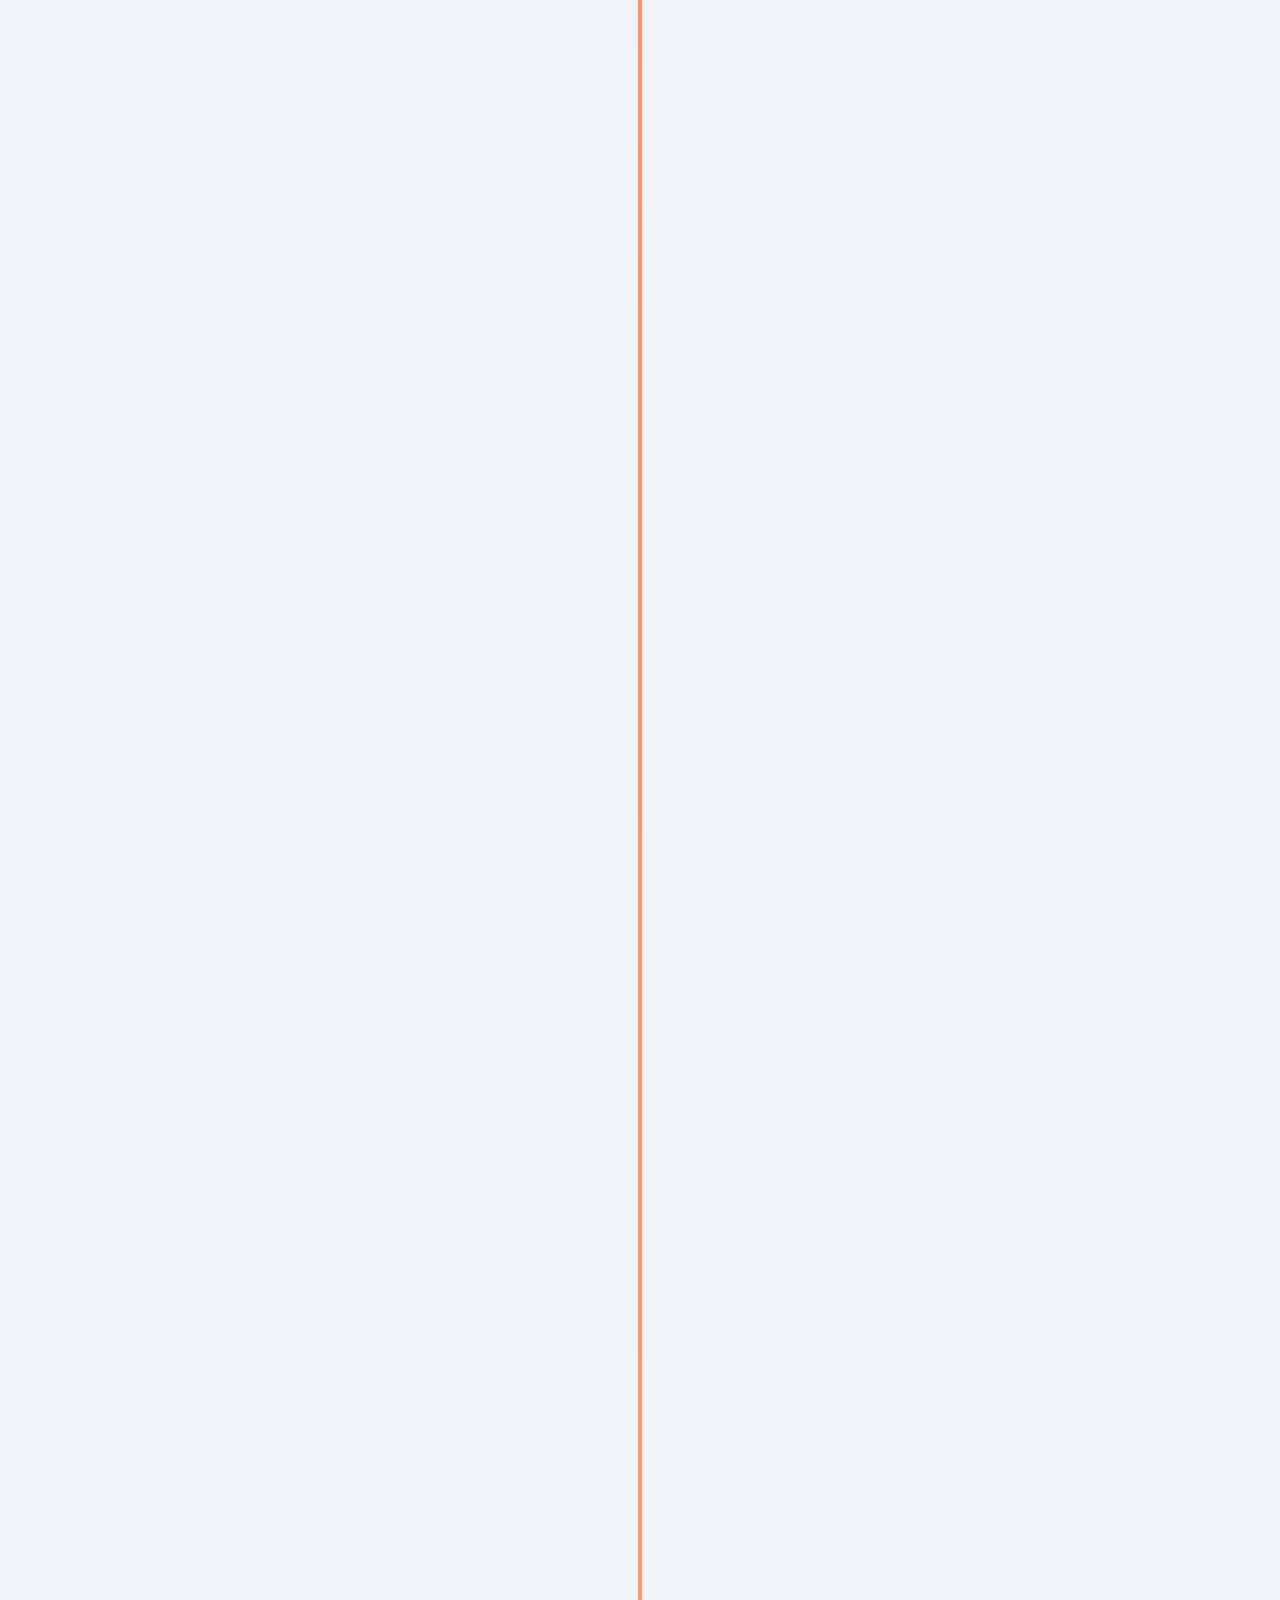
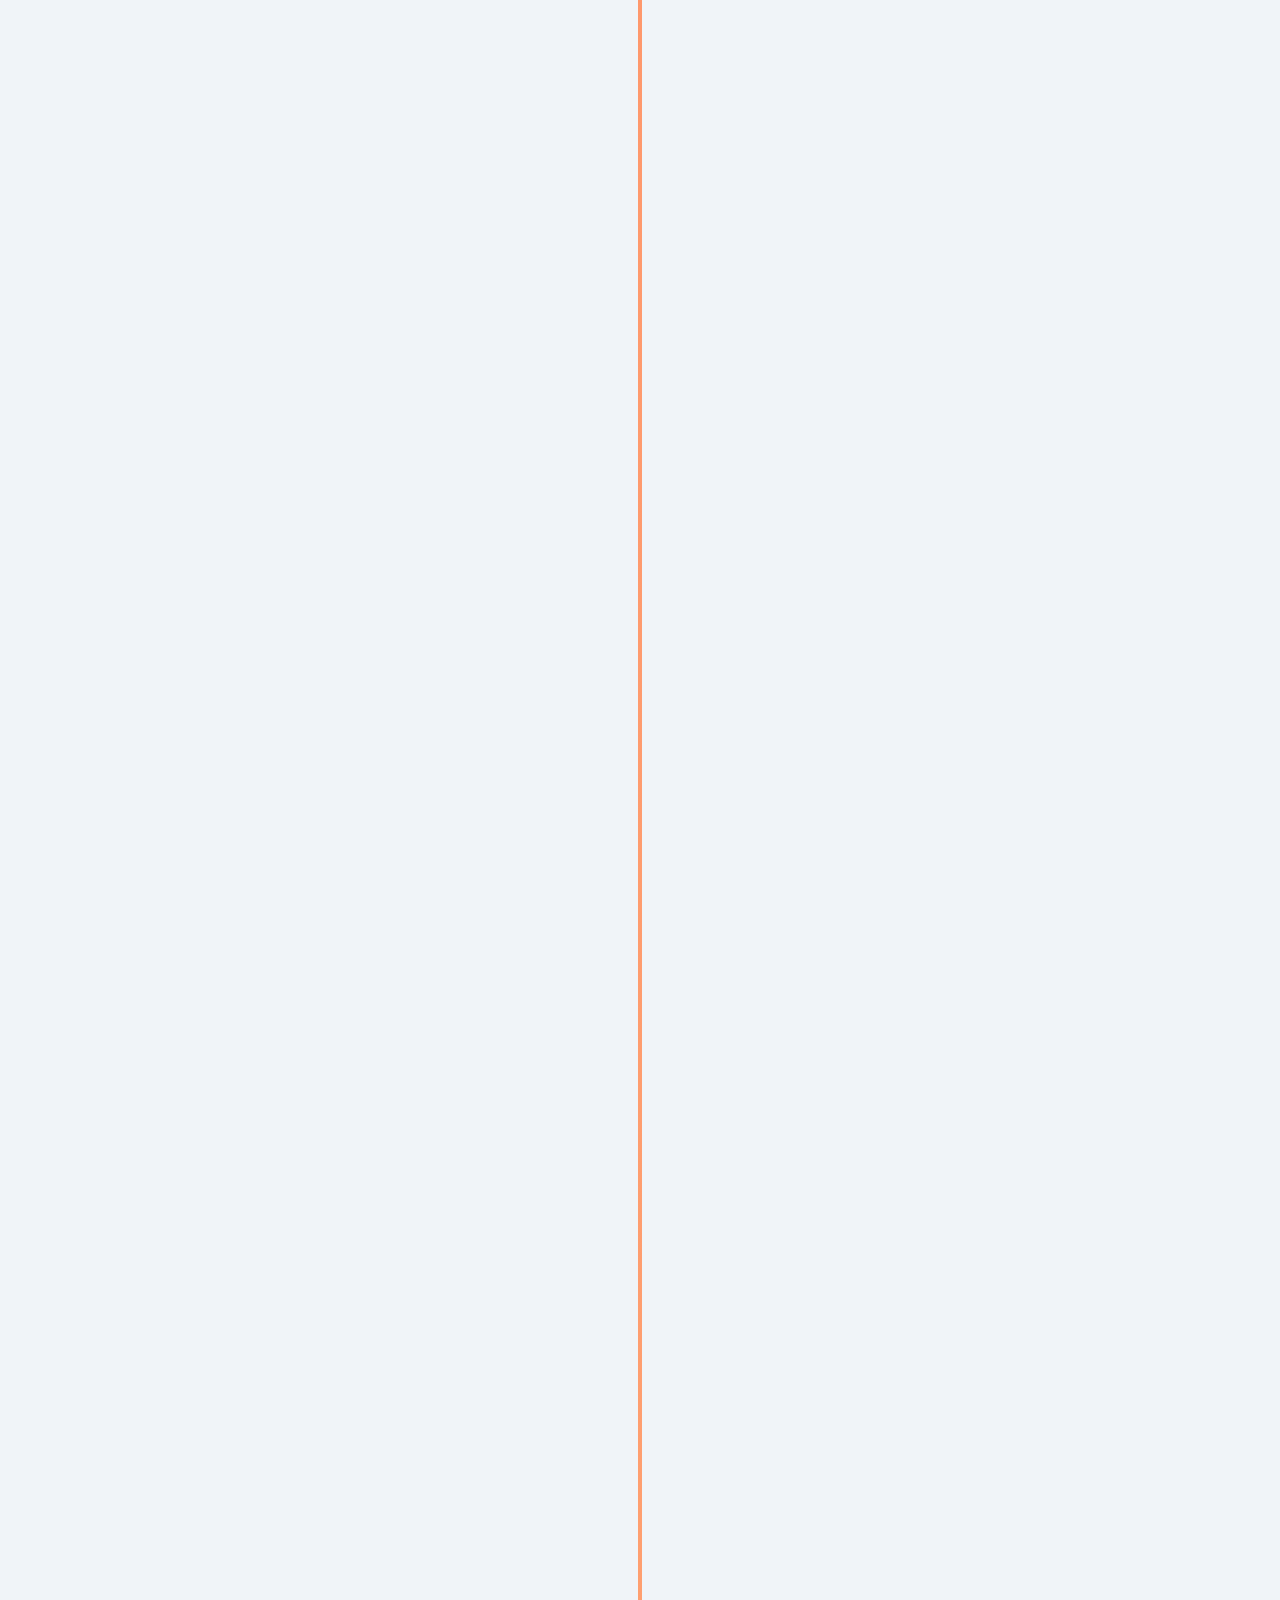
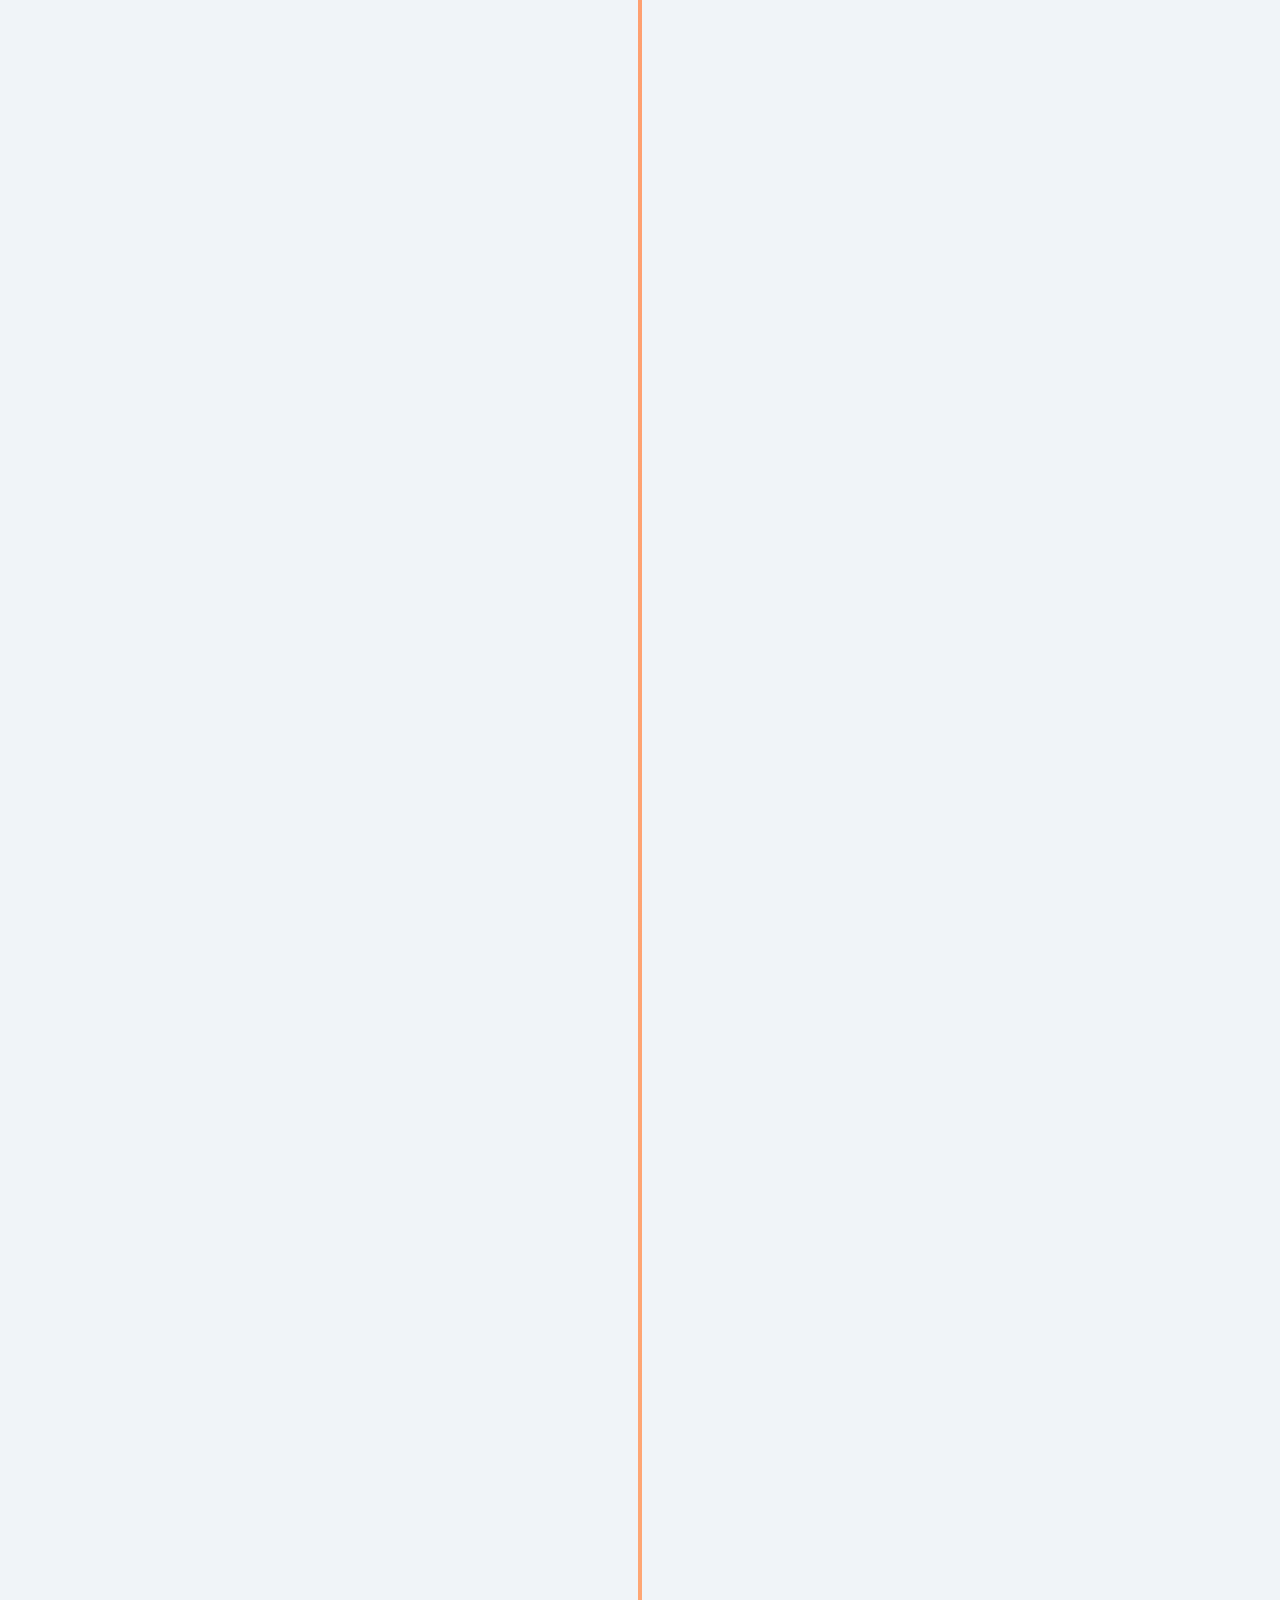
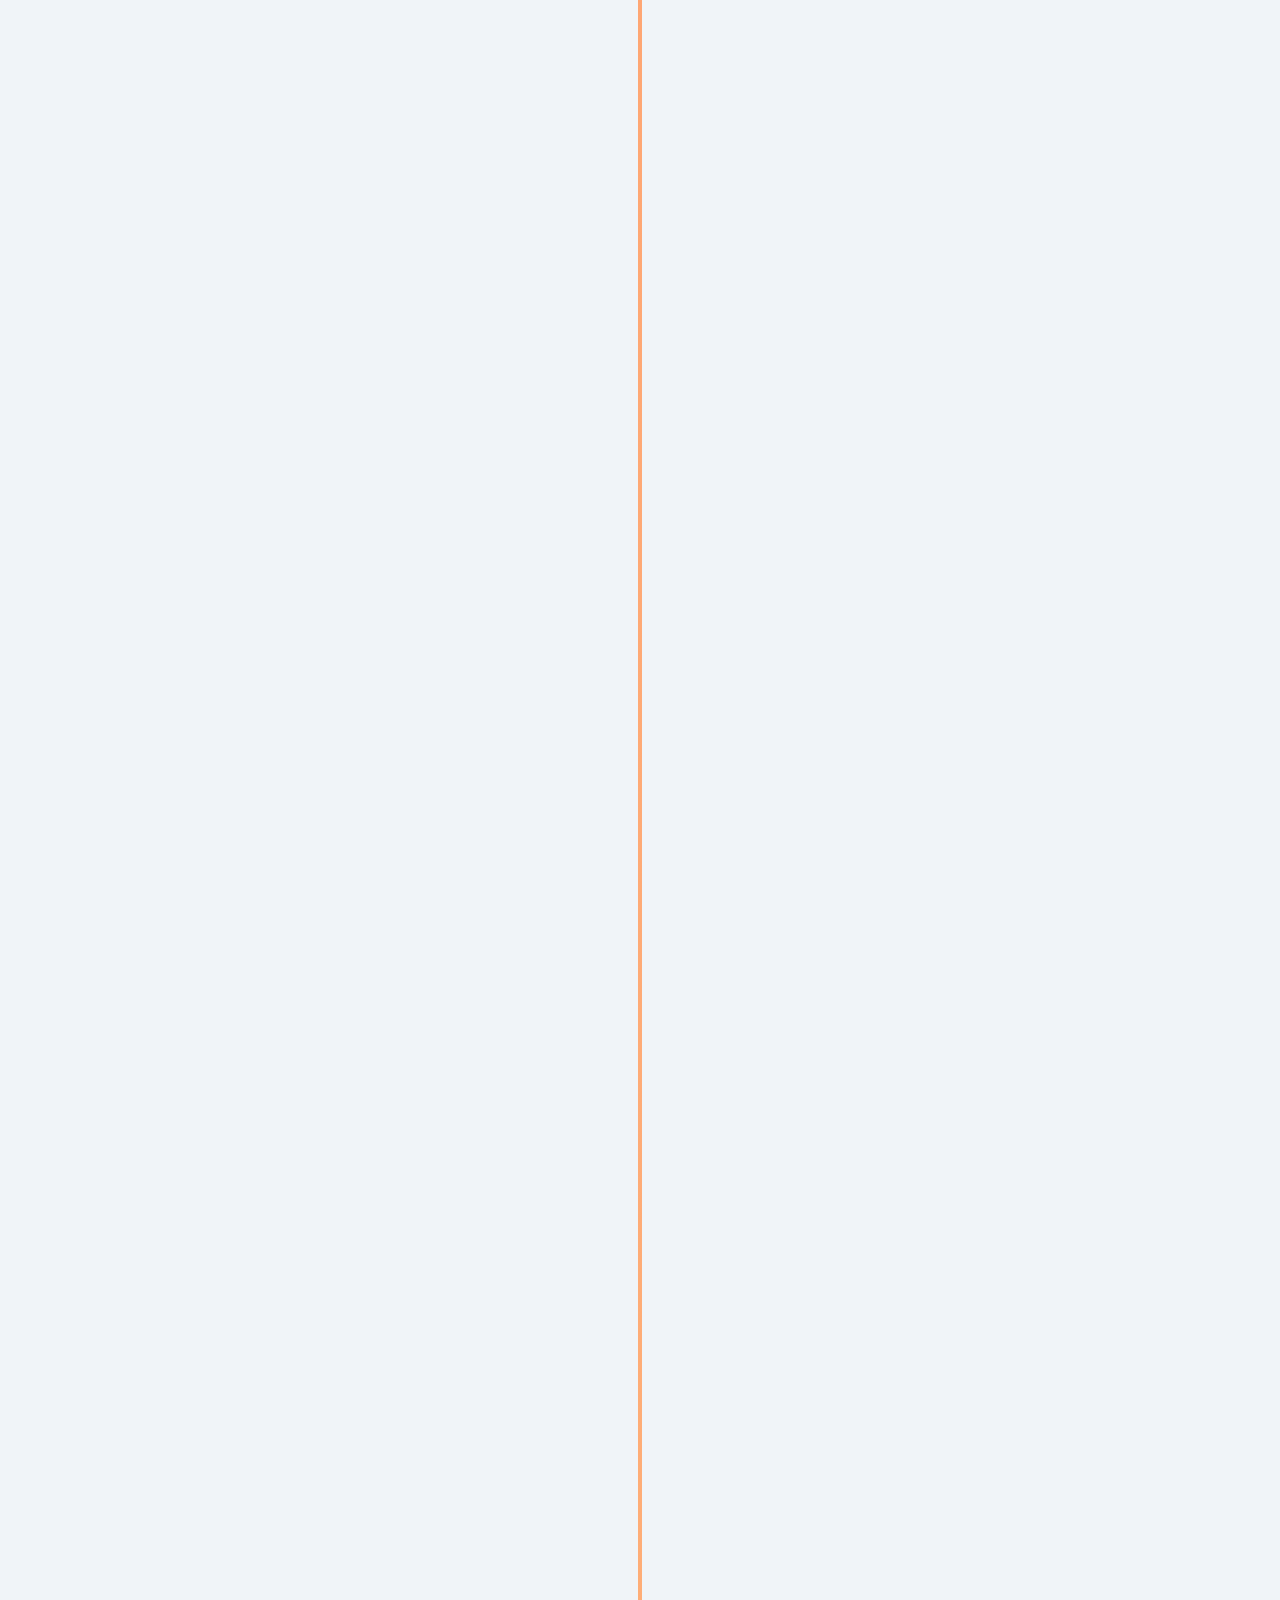
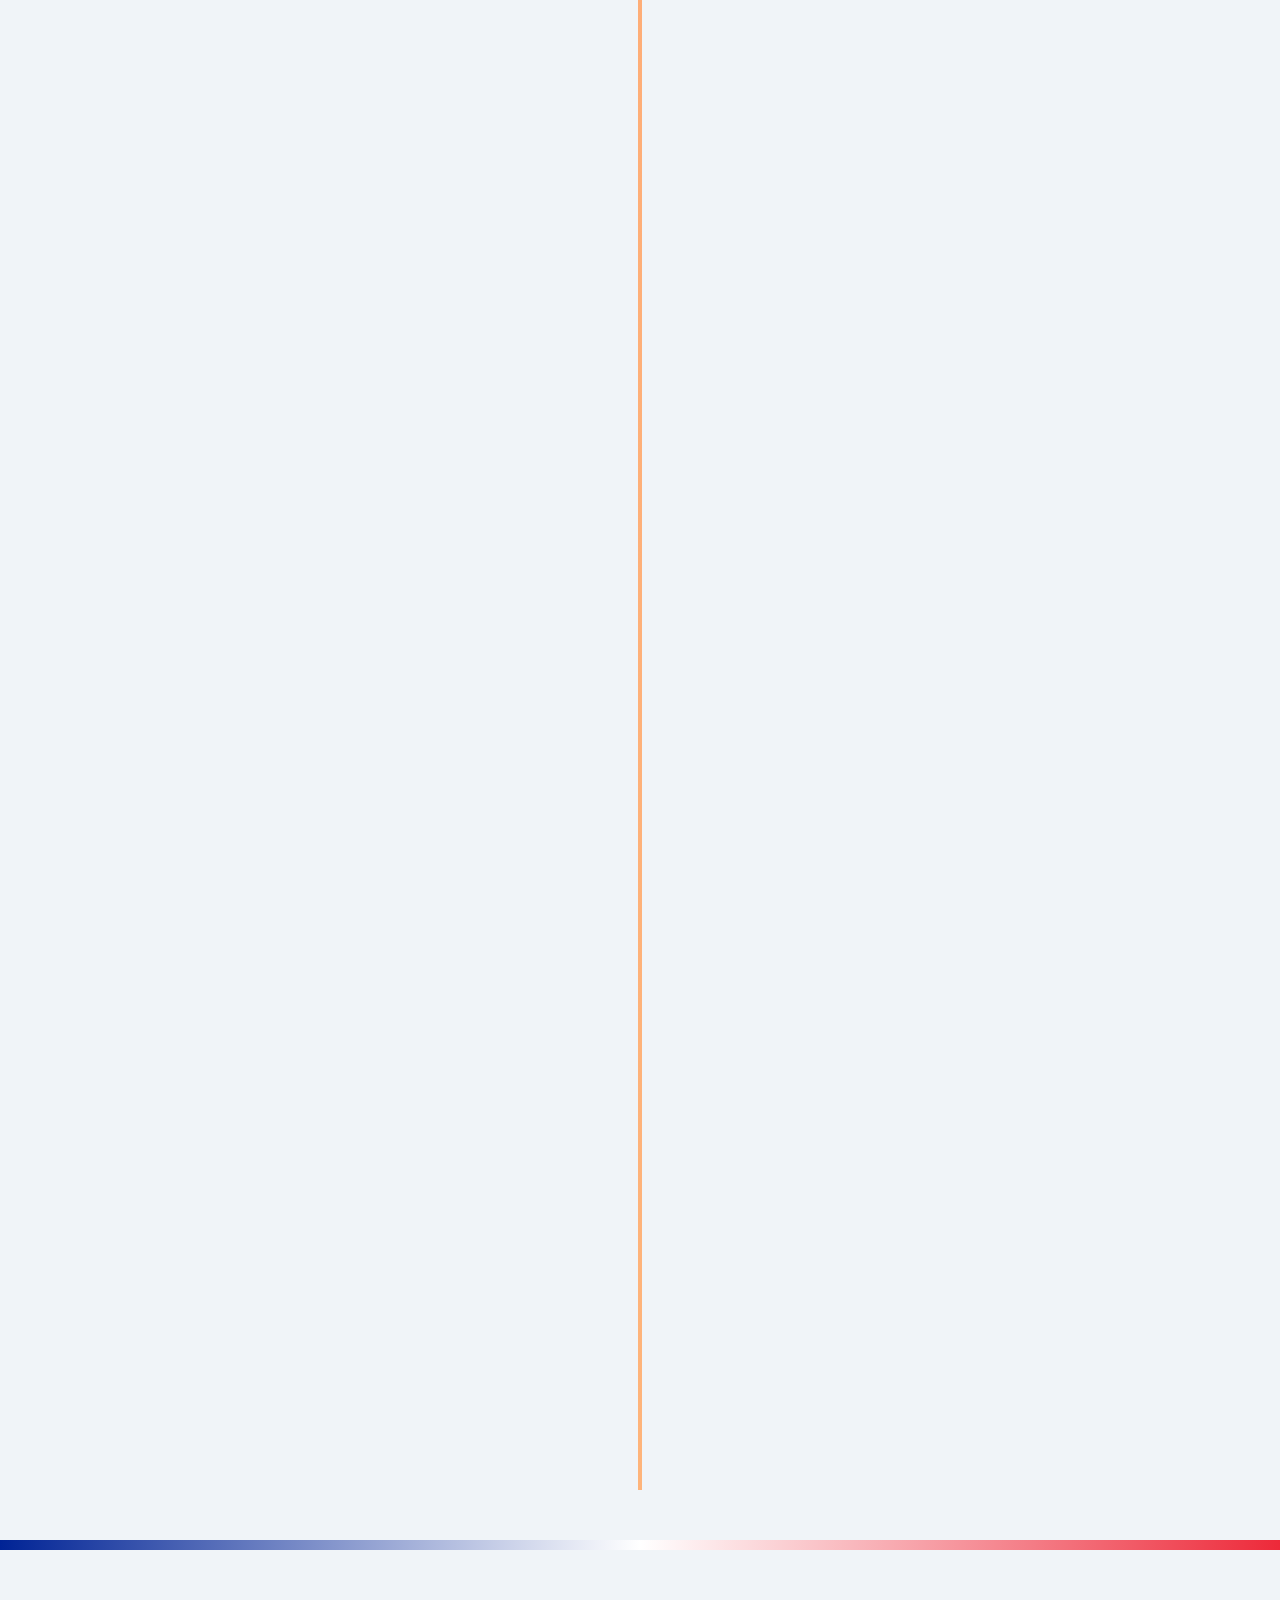
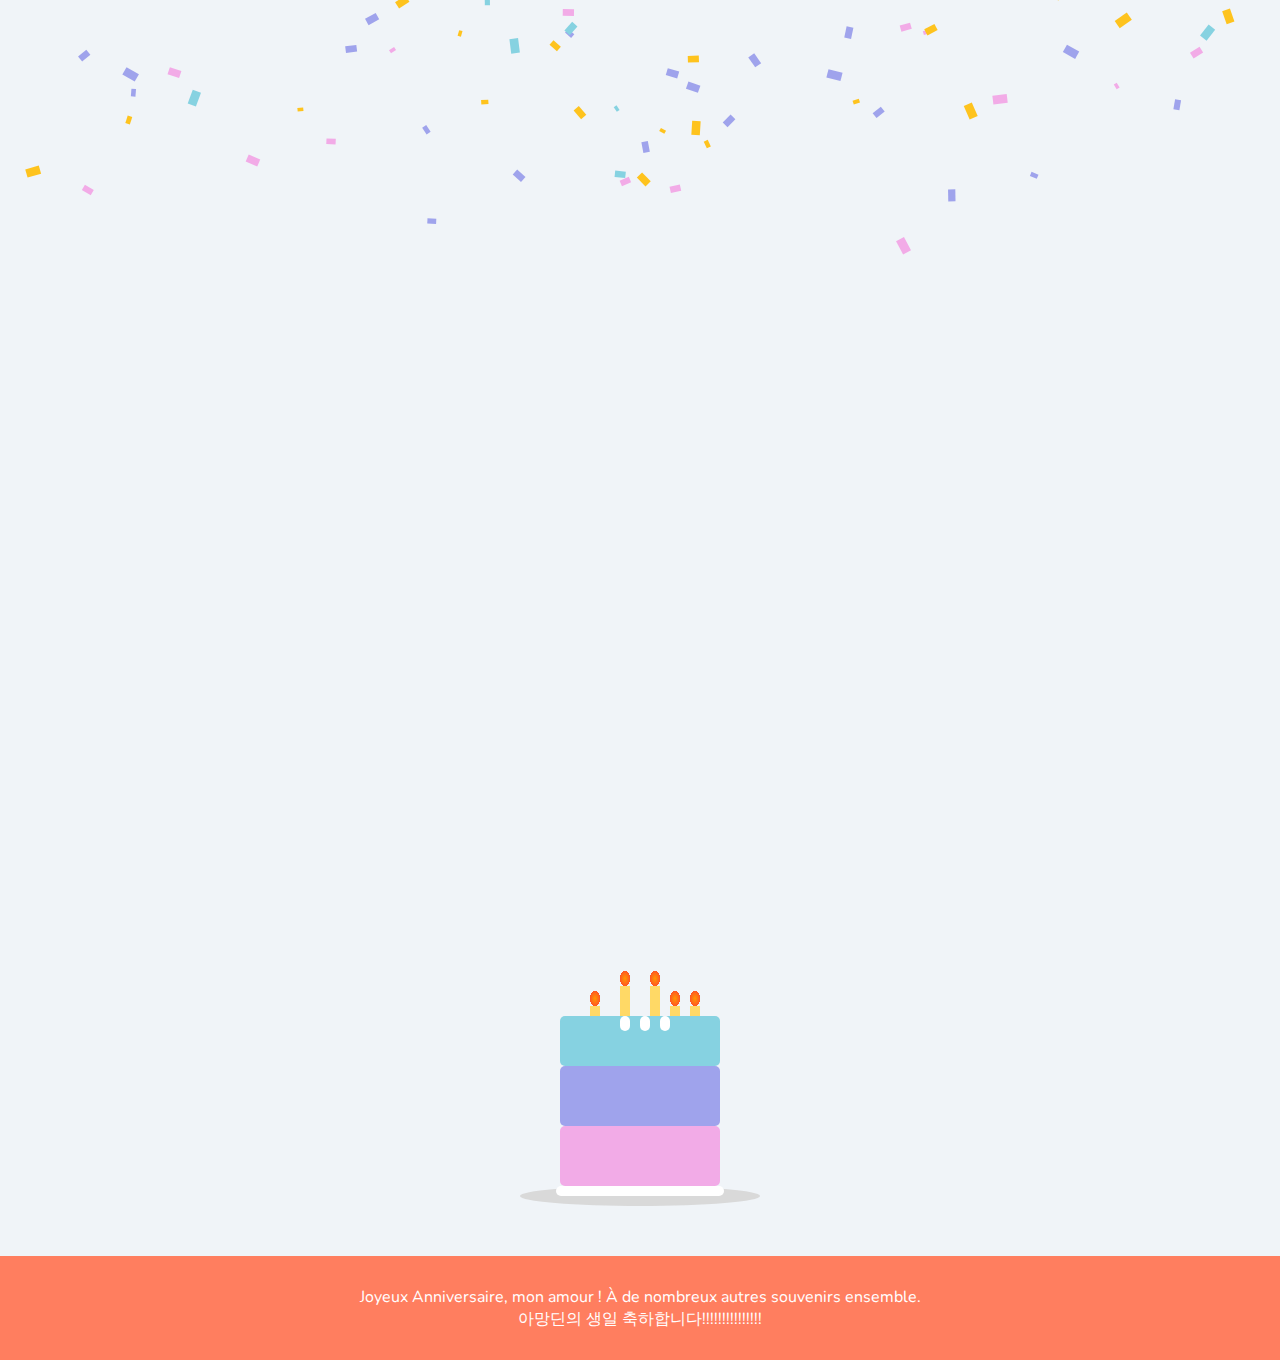
==== commit e7c557e9: "fix" ====
--- a/ading.html
+++ b/ading.html
@@ -67,7 +67,7 @@
                 <div class="icon">👪</div>
                 <span class="date">Famille</span>
                 <h2>Liens Familiaux</h2>
-                <p>Voir à quel point tu t'es liée avec ma famille a rempli mon cœur de joie. Ma mère et toi êtes devenues inséparables.</p>
+                <p>Voir à quel point tu t'es liée avec ma famille a rempli mon cœur de joie. Toute ma famille est heureuse de t'avoir parmi nous, et tu fais désormais partie de notre foyer.</p>
                 <img src="images/2023-05-06.png" alt="Nonsan">
                 <img src="images/fam/2022-10-23.png" alt="">
                 <img src="images/fam/1.jpg" alt="">
